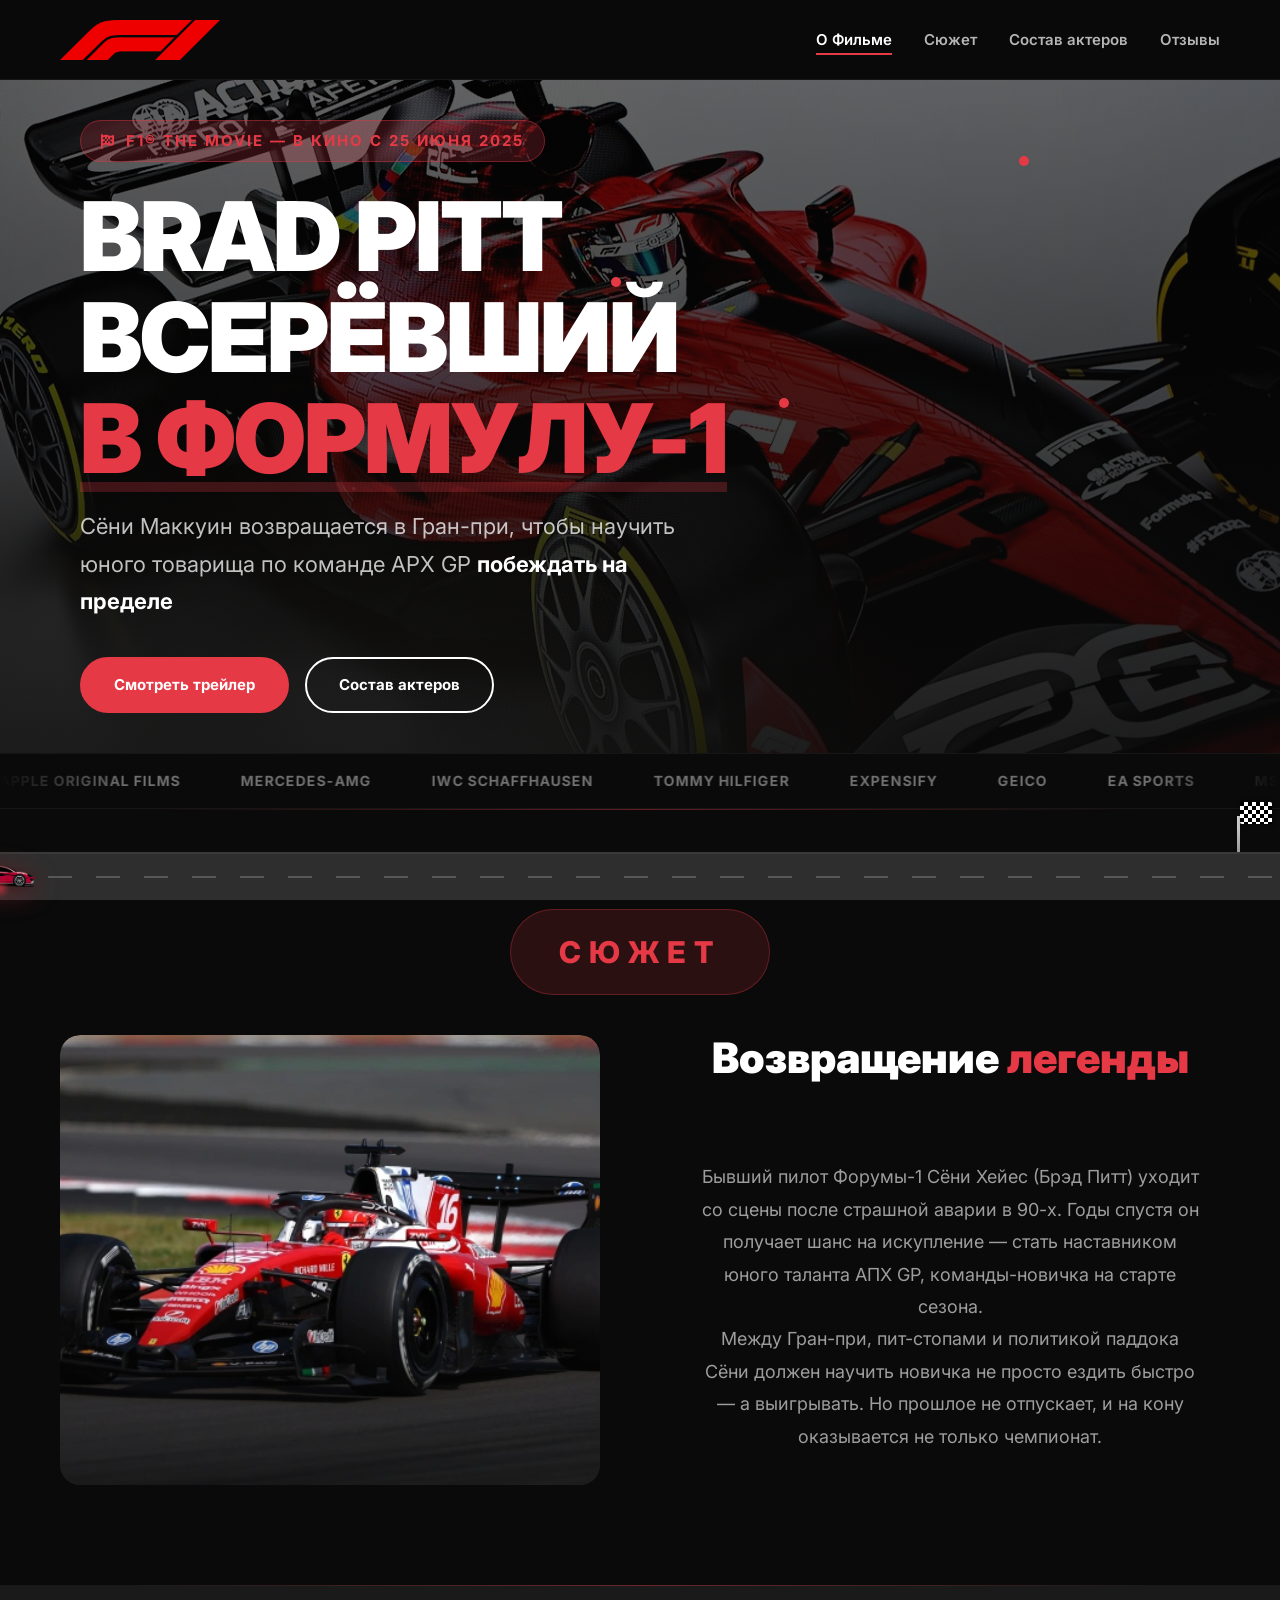
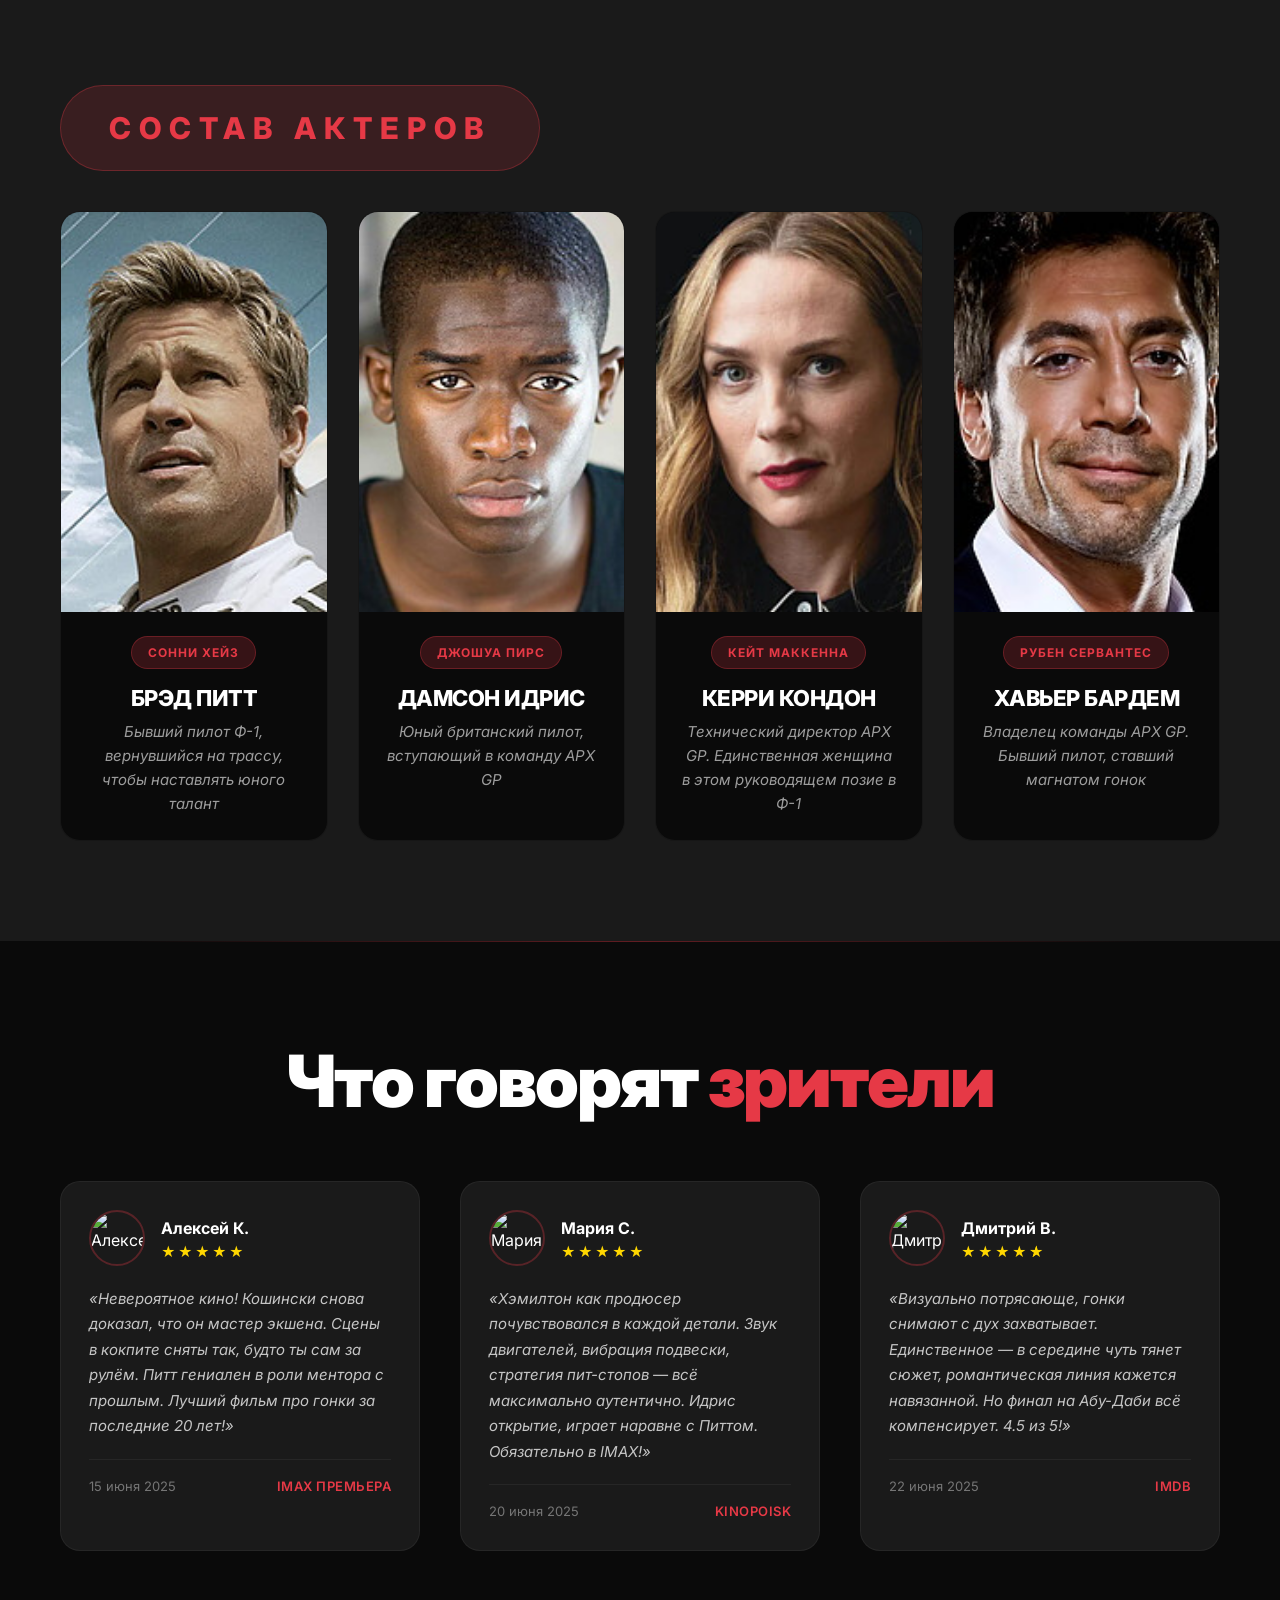
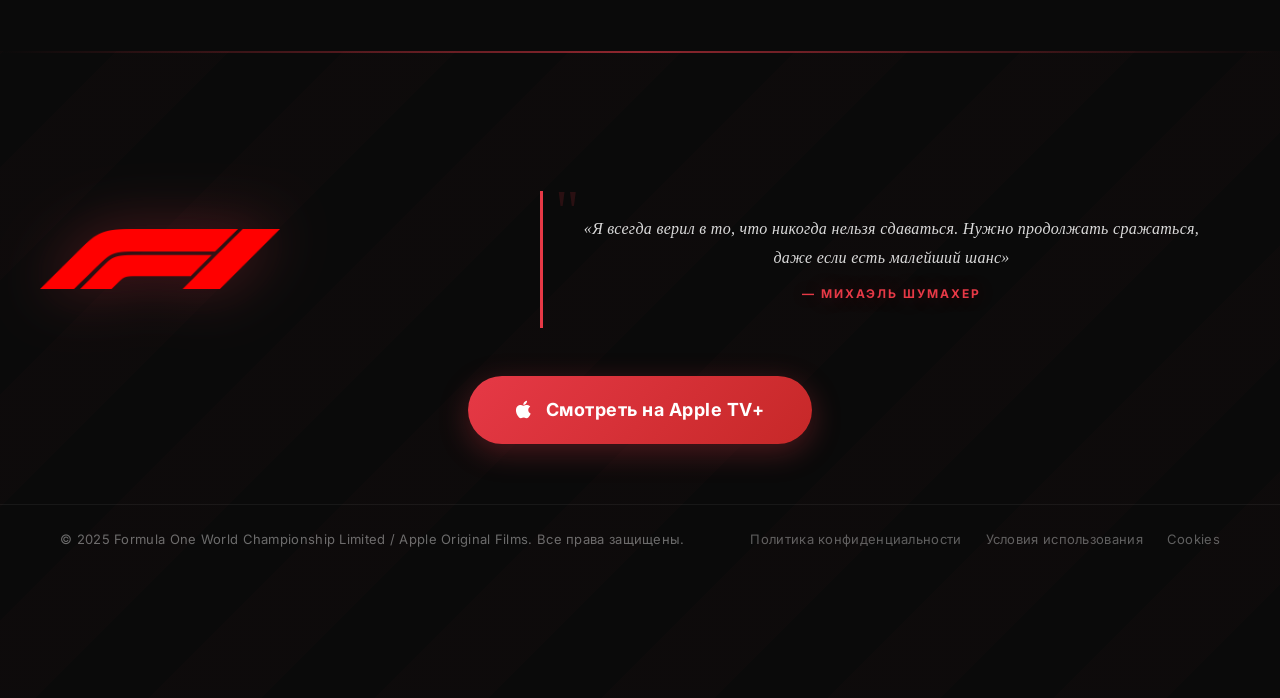
==== index.html @ 10117942 "fix: rename main to index" ====
<!DOCTYPE html>
<html lang="ru">
<head>
    <meta charset="UTF-8" />
    <meta name="viewport" content="width=device-width, initial-scale=1.0" />
    <title>F1® THE MOVIE — Официальный сайт</title>
    
    <link rel="icon" type="image/png" href="imgs/logof1.png" />
    
    <!-- Подключаем шрифты -->
    <link href="https://fonts.googleapis.com/css2?family=Inter:wght@400;600;700;800;900&display=swap" rel="stylesheet" />
    <link rel="stylesheet" href="https://cdnjs.cloudflare.com/ajax/libs/font-awesome/6.5.0/css/all.min.css" />
    
    <!-- Подключаем CSS -->
    <link rel="stylesheet" href="style.css" />
</head>
<body>

    <!-- ========================================
    ХЕДЕР (закреплен сверху)
    ======================================== -->
    <header class="header" id="header">
        <div class="container header__inner">
            
            <!-- Логотип -->
            <a href="#" class="logo">
                <img src="imgs/logof1.png" alt="F1 Logo" class="logo__img" />
            </a>

            <!-- Навигация -->
            <nav class="nav" id="nav">
                <ul class="nav__list">
                    <li><a href="#about" class="active">О Фильме</a></li>
                    <li><a href="#plot">Сюжет</a></li>
                    <li><a href="#cast">Состав актеров</a></li>
                    <li><a href="#reviews">Отзывы</a></li>
                </ul>
            </nav>

            <!-- Бургер-меню (для телефонов и планшетов) -->
            <button class="burger" id="burger" aria-label="Открыть меню">
                <span></span>
                <span></span>
                <span></span>
            </button>

        </div>
    </header>

    <!-- ========================================
    СЕКЦИЯ 1: ГЕРОЙ (Главный экран) - F1 MOVIE
    ======================================== -->
    <section class="hero" id="about">
        <div class="hero__bg">
            <img src="imgs/car2.jpg" alt="F1 Movie Car" class="hero__bg-img" />
            <div class="hero__overlay"></div>
        </div>
        
        <div class="container hero__inner">
            
            <!-- Левая часть: текст -->
            <div class="hero__content">
                <div class="hero__badge">
                    <i class="fas fa-flag-checkered"></i> F1® THE MOVIE — В кино с 25 июня 2025
                </div>

                <h1 class="hero__title">
                    BRAD PITT <br />
                    <span>ВСЕРЁВШИЙ</span> <br />
                    <span class="highlight">В ФОРМУЛУ-1</span>
                </h1>

                <p class="hero__text">
                    Сёни Маккуин возвращается в Гран-при, чтобы научить юного товарища по команде APX GP 
                    <strong>побеждать на пределе</strong>
                </p>

                <div class="hero__buttons">
                    <a href="https://tv.apple.com/us/info/f1-the-movie" class="btn btn--red" target="_blank" rel="noopener">Смотреть трейлер</a>
                    <a href="#cast" class="btn btn--outline">Состав актеров</a>
                </div>
            </div>

            <!-- Интерактивные хотспоты на машине (поверх фона) -->
            <div class="hero__hotspots">
                <div class="car-hotspot" data-part="halo" style="top: 30%; left: 48%;" data-title="Хейло (Halo)" data-desc="Титановая защитная арка над кокпитом. Выдерживает нагрузку 12 тонн — вес двух автобусов. В фильме IWC брендируется как спонсор хейло у APX GP."></div>
                <div class="car-hotspot" data-part="engine" style="top: 48%; left: 62%;" data-title="Силовая установка Mercedes" data-desc="1.6L V6 Turbo Hybrid — 1000+ л.с. ERS: MGU-K (кинетика) + MGU-H (тепло турбины). Режим QUALI даёт +50 кВт на круг."></div>
                <div class="car-hotspot" data-part="rear-wing" style="top: 12%; left: 82%;" data-title="Заднее крыло + DRS" data-desc="Двухплановое крыло с системой DRS (Drag Reduction System). При открывании верхний плашме улучшается сопротивление — +25 км/ч на прямой. Mercedes AMG — технический партнёр."></div>
            </div>

        </div>
    </section>

<!-- Спонсорская лента -->
    <section class="sponsors-ticker" aria-label="Официальные партнеры фильма F1">
        <div class="sponsors-track">
            <div class="sponsors-list" id="sponsorsList">
                <!-- Заполнится через JS -->
            </div>
        </div>
    </section>

    <!-- ========================================
    СЕКЦИЯ 2: СЮЖЕТ ФИЛЬМА
    ======================================== -->
    <section class="section section--plot" id="plot">
        <div class="container">
            <span class="plot__section-badge">СЮЖЕТ</span>
            <div class="plot__inner">
                
                <!-- Левая часть: картинка -->
                <div class="plot__image">
                    <img src="imgs/car3.png" alt="F1 Movie - Brad Pitt as Sonny Hayes" class="plot__img" />
                </div>

<!-- Правая часть: описание -->
            <div class="plot__content">
                <h2 class="section__title">Возвращение <span>легенды</span></h2>
                    
                    <div class="plot__text">
                        <p>Бывший пилот Форумы-1 Сёни Хейес (Брэд Питт) уходит со сцены после страшной аварии в 90-х. Годы спустя он получает шанс на искупление — стать наставником юного таланта АПХ GP, команды-новичка на старте сезона.</p>
                        <p>Между Гран-при, пит-стопами и политикой паддока Сёни должен научить новичка не просто ездить быстро — а выигрывать. Но прошлое не отпускает, и на кону оказывается не только чемпионат.</p>
                    </div>
                </div>
            </div>
        </div>
</section>

    <!-- ========================================
    СЕКЦИЯ 3: СОСТАВ АКТЕРОВ
    ======================================== -->
    <section class="cast" id="cast">
        <div class="container">
            <span class="cast__badge">СОСТАВ АКТЕРОВ</span>
<div class="cast__inner">
                
                <!-- Brad Pitt - Sonny Hayes -->
                <article class="cast__card">
                    <img src="imgs/pitt.jpg" alt="Брэд Питт как Сонни Хейз" class="cast__card-img" />
                    <div class="cast__card-content">
                        <span class="cast__card-role">Сонни Хейз</span>
                        <h3 class="cast__card-name">Брэд Питт</h3>
                        <p class="cast__card-character">Бывший пилот Ф-1, вернувшийся на трассу, чтобы наставлять юного талант</p>
                    </div>
                </article>

                <!-- Damson Idris - Joshua Pearce -->
                <article class="cast__card">
                    <img src="imgs/idris.jpg" alt="Дамсон Идрис как Джошуа Пирс" class="cast__card-img" />
                    <div class="cast__card-content">
                        <span class="cast__card-role">Джошуа Пирс</span>
                        <h3 class="cast__card-name">Дамсон Идрис</h3>
                        <p class="cast__card-character">Юный британский пилот, вступающий в команду APX GP</p>
                    </div>
                </article>

                <!-- Kerry Condon - Kate McKenna -->
                <article class="cast__card">
                    <img src="imgs/kondon.jpg" alt="Керри Кондон как Кейт МакКенна" class="cast__card-img" />
                    <div class="cast__card-content">
                        <span class="cast__card-role">Кейт МакКенна</span>
                        <h3 class="cast__card-name">Керри Кондон</h3>
                        <p class="cast__card-character">Технический директор APX GP. Единственная женщина в этом руководящем позие в Ф-1</p>
                    </div>
                </article>

                <!-- Javier Bardem - Ruben Cervantes -->
                <article class="cast__card">
                    <img src="imgs/bardem.jpg" alt="Хавьер Бардем как Рубен Сервантес" class="cast__card-img" />
                    <div class="cast__card-content">
                        <span class="cast__card-role">Рубен Сервантес</span>
                        <h3 class="cast__card-name">Хавьер Бардем</h3>
                        <p class="cast__card-character">Владелец команды APX GP. Бывший пилот, ставший магнатом гонок</p>
                    </div>
                </article>

</div>
        </div>
    </section>

    <!-- ========================================
    СЕКЦИЯ 5: ОТЗЫВЫ
    ======================================== -->
    <section class="section section--reviews" id="reviews">
        <div class="container">
            <div class="section__head">
                <h2 class="section__title">Что говорят <span>зрители</span></h2>
            </div>

            <div class="reviews-grid">
                <!-- Review 1 - 5 stars -->
                <article class="review-card">
                    <div class="review-card__header">
                        <div class="review-card__author">
                            <div class="review-card__avatar">
                                <img src="https://images.unsplash.com/photo-1535713875002-d1d0cf377fde?w=100&auto=format" alt="Алексей К." />
                            </div>
                            <div class="review-card__info">
                                <h4 class="review-card__name">Алексей К.</h4>
                                <div class="review-card__rating">
                                    <span class="star">★</span>
                                    <span class="star">★</span>
                                    <span class="star">★</span>
                                    <span class="star">★</span>
                                    <span class="star">★</span>
                                </div>
                            </div>
                        </div>
                    </div>
                    <p class="review-card__text">
                        «Невероятное кино! Кошински снова доказал, что он мастер экшена. Сцены в кокпите сняты так, будто ты сам за рулём. Питт гениален в роли ментора с прошлым. Лучший фильм про гонки за последние 20 лет!»
                    </p>
                    <div class="review-card__meta">
                        <span class="review-card__date">15 июня 2025</span>
                        <span class="review-card__source">IMAX Премьера</span>
                    </div>
                </article>

                <!-- Review 2 - 5 stars -->
                <article class="review-card">
                    <div class="review-card__header">
                        <div class="review-card__author">
                            <div class="review-card__avatar">
                                <img src="https://images.unsplash.com/photo-1494790108377-be9c29b29330?w=100&auto=format" alt="Мария С." />
                            </div>
                            <div class="review-card__info">
                                <h4 class="review-card__name">Мария С.</h4>
                                <div class="review-card__rating">
                                    <span class="star">★</span>
                                    <span class="star">★</span>
                                    <span class="star">★</span>
                                    <span class="star">★</span>
                                    <span class="star">★</span>
                                </div>
                            </div>
                        </div>
                    </div>
                    <p class="review-card__text">
                        «Хэмилтон как продюсер почувствовался в каждой детали. Звук двигателей, вибрация подвески, стратегия пит-стопов — всё максимально аутентично. Идрис открытие, играет наравне с Питтом. Обязательно в IMAX!»
                    </p>
                    <div class="review-card__meta">
                        <span class="review-card__date">20 июня 2025</span>
                        <span class="review-card__source">Kinopoisk</span>
                    </div>
                </article>

                <!-- Review 3 - 4.5 stars -->
                <article class="review-card">
                    <div class="review-card__header">
                        <div class="review-card__author">
                            <div class="review-card__avatar">
                                <img src="https://images.unsplash.com/photo-1507003211169-0a1dd7228f2d?w=100&auto=format" alt="Дмитрий В." />
                            </div>
                            <div class="review-card__info">
                                <h4 class="review-card__name">Дмитрий В.</h4>
                                <div class="review-card__rating">
                                    <span class="star">★</span>
                                    <span class="star">★</span>
                                    <span class="star">★</span>
                                    <span class="star">★</span>
                                    <span class="star half">★</span>
                                </div>
                            </div>
                        </div>
                    </div>
                    <p class="review-card__text">
                        «Визуально потрясающе, гонки снимают с дух захватывает. Единственное — в середине чуть тянет сюжет, романтическая линия кажется навязанной. Но финал на Абу-Даби всё компенсирует. 4.5 из 5!»
                    </p>
                    <div class="review-card__meta">
                        <span class="review-card__date">22 июня 2025</span>
                        <span class="review-card__source">IMDb</span>
                    </div>
                </article>
</div>
        </div>
    </section>

    <!-- ========================================
    ФУТЕР (F1 Style)
    ======================================== -->
    <footer class="footer" id="contact">
        <div class="container footer__inner">
            
            <!-- Верхний ряд: Логотип + Цитата -->
            <div class="footer__top-row">
                <div class="footer__brand">
                    <a href="#" class="logo logo--footer">
                        <img src="imgs/logof1.png" alt="F1 Movie" />
                    </a>
                </div>

                <blockquote class="footer__quote">
                    <p>«Я всегда верил в то, что никогда нельзя сдаваться. Нужно продолжать сражаться, даже если есть малейший шанс»</p>
                    <footer>— Михаэль Шумахер</footer>
                </blockquote>
            </div>

            <!-- Кнопка по центру -->
            <div class="footer__cta-row">
                <a href="https://www.apple.com/apple-tv-plus/" class="footer__watch-btn" target="_blank" rel="noopener">
                    <i class="fab fa-apple"></i>
                    Смотреть на Apple TV+
                </a>
            </div>

        </div>

        <!-- Копирайт -->
        <div class="footer__bottom">
            <div class="container footer__bottom-inner">
                <p class="footer__copyright">&copy; 2025 Formula One World Championship Limited / Apple Original Films. Все права защищены.</p>
                <div class="footer__legal">
                    <a href="#">Политика конфиденциальности</a>
                    <a href="#">Условия использования</a>
                    <a href="#">Cookies</a>
                </div>
            </div>
        </div>
    </footer>

    <!-- Scroll Progress Car -->
    <div class="scroll-progress" id="scrollProgress" aria-hidden="true">
        <div class="scroll-progress__track"></div>
        <div class="scroll-progress__flag">
            <div class="scroll-progress__flag-pole"></div>
            <div class="scroll-progress__flag-banner"></div>
        </div>
        <div class="scroll-progress__car" id="scrollProgressCar">
            <img src="imgs/bottomcar.png" alt="F1 Car" class="scroll-progress__car-img" />
        </div>
    </div>

    <!-- ========================================
    ПОДКЛЮЧАЕМ JAVASCRIPT
    ======================================== -->
    <script src="base.js"></script>

</body>
</html>
---- style.css ----
/* ========================================
   БАЗОВЫЕ НАСТРОЙКИ
   ======================================== */

/* Сброс стилей */
* {
    margin: 0;
    padding: 0;
    box-sizing: border-box;
}

/* Переменные */
:root {
    --black: #0a0a0a;
    --dark: #1a1a1a;
    --red: #e63946;
    --red-dark: #c62828;
    --white: #ffffff;
    --gray: #888888;
    --font: 'Inter', sans-serif;
}

/* Глобальные настройки */
html {
    scroll-behavior: smooth;
}

body {
    font-family: var(--font);
    background: var(--black);
    color: var(--white);
    padding-top: 80px;
    line-height: 1.6;
}

.container {
    max-width: 1200px;
    margin: 0 auto;
    padding: 0 20px;
}

img {
    max-width: 100%;
    display: block;
}

a {
    text-decoration: none;
    color: inherit;
}

ul {
    list-style: none;
}

/* ========================================
   УТИЛИТЫ
   ======================================== */

.tag {
    display: inline-block;
    font-size: 12px;
    font-weight: 700;
    letter-spacing: 2px;
    text-transform: uppercase;
    color: var(--red);
    margin-bottom: 12px;
}

.section__title {
    font-size: 42px;
    font-weight: 900;
    line-height: 1.1;
}

.section__title span {
    color: var(--red);
}

.text-lg {
    color: rgba(255, 255, 255, 0.6);
    font-size: 18px;
    line-height: 1.8;
    margin: 20px 0 30px;
}

.img-round {
    border-radius: 20px;
    height: 450px;
    object-fit: cover;
    width: 100%;
}

/* ========================================
   КНОПКИ
   ======================================== */

.btn {
    display: inline-flex;
    align-items: center;
    gap: 10px;
    padding: 14px 32px;
    border-radius: 50px;
    font-weight: 700;
    font-size: 15px;
    border: 2px solid transparent;
    cursor: pointer;
    transition: 0.3s ease;
}

.btn--red {
    background: var(--red);
    color: var(--white);
    border-color: var(--red);
}

.btn--red:hover {
    background: var(--red-dark);
    border-color: var(--red-dark);
    transform: translateY(-2px);
    box-shadow: 0 10px 30px rgba(230, 57, 70, 0.3);
}

.btn--outline {
    background: transparent;
    color: var(--white);
    border-color: var(--white);
}

.btn--outline:hover {
    background: var(--white);
    color: var(--black);
    transform: translateY(-2px);
}

.btn--black {
    background: var(--black);
    color: var(--white);
    border-color: var(--black);
}

.btn--black:hover {
    background: transparent;
    border-color: var(--black);
    color: var(--black);
    box-shadow: none;
}

.btn--lg {
    padding: 18px 48px;
    font-size: 18px;
}

/* ========================================
   ХЕДЕР
   ======================================== */

.header {
    position: fixed;
    top: 0;
    left: 0;
    width: 100%;
    height: 80px;
    z-index: 1000;
    background: rgba(10, 10, 10, 0.85);
    backdrop-filter: blur(12px);
    border-bottom: 1px solid rgba(255, 255, 255, 0.05);
    transition: 0.3s ease;
}

.header.scrolled {
    background: rgba(10, 10, 10, 0.98);
    box-shadow: 0 4px 30px rgba(0, 0, 0, 0.5);
}

.header__inner {
    display: flex;
    align-items: center;
    justify-content: space-between;
    height: 100%;
}

.logo {
    display: flex;
    align-items: center;
    gap: 10px;
}

.logo img {
    height: 40px;
    width: auto;
}

.nav__list {
    display: flex;
    gap: 32px;
}

.nav__list a {
    font-size: 15px;
    font-weight: 600;
    color: rgba(255, 255, 255, 0.7);
    transition: 0.3s ease;
    position: relative;
    padding: 4px 0;
}

.nav__list a::after {
    content: '';
    position: absolute;
    bottom: -2px;
    left: 0;
    width: 0;
    height: 2px;
    background: var(--red);
    transition: 0.3s ease;
}

.nav__list a:hover,
.nav__list a.active {
    color: var(--white);
}

.nav__list a:hover::after,
.nav__list a.active::after {
    width: 100%;
}

.header__btn {
    padding: 10px 20px;
    font-size: 14px;
}

/* ========================================
   БУРГЕР (исправлено!)
   ======================================== */

.burger {
    display: none;
    flex-direction: column;
    gap: 5px;
    background: none;
    border: none;
    cursor: pointer;
    padding: 5px;
    z-index: 1001;
}

.burger span {
    display: block;
    width: 28px;
    height: 2px;
    background: var(--white);
    border-radius: 2px;
    transition: 0.3s ease;
}

/* ========================================
   HERO — F1 MOVIE STYLE (Fullscreen Car)
   ======================================== */

.hero {
    min-height: 55vh;
    position: relative;
    overflow: hidden;
}

.hero__bg {
    position: absolute;
    inset: 0;
    z-index: 0;
}

.hero__bg img {
    width: 100%;
    height: 100%;
    object-fit: cover;
    filter: brightness(0.55) contrast(1.1);
}

.hero__bg::after {
    content: '';
    position: absolute;
    inset: 0;
    background: linear-gradient(180deg, rgba(10,10,10,0.3) 0%, rgba(10,10,10,0.85) 100%);
    pointer-events: none;
}

.hero__content {
    position: relative;
    z-index: 2;
    max-width: 800px;
    padding: 40px 20px;
    display: flex;
    flex-direction: column;
    justify-content: center;
    min-height: 55vh;
}

.hero__inner {
    display: flex;
    justify-content: flex-start;
    align-items: center;
    position: relative;
    z-index: 1;
    min-height: 55vh;
}

.hero__badge {
    display: inline-flex;
    align-items: center;
    gap: 10px;
    background: rgba(230, 57, 70, 0.2);
    border: 1px solid rgba(230, 57, 70, 0.4);
    padding: 8px 20px;
    border-radius: 50px;
    font-size: 15px;
    font-weight: 700;
    letter-spacing: 2px;
    text-transform: uppercase;
    color: var(--red);
    margin-bottom: 24px;
    width: fit-content;
}

.hero__badge i {
    animation: pulse 2s ease-in-out infinite;
}

@keyframes pulse {
    0%, 100% { opacity: 1; }
    50% { opacity: 0.5; }
}

.hero__title {
    font-size: clamp(48px, 8vw, 96px);
    font-weight: 900;
    line-height: 1.05;
    text-transform: uppercase;
    margin-bottom: 20px;
    letter-spacing: -2px;
}

.hero__title .highlight {
    color: var(--red);
    position: relative;
}

.hero__title .highlight::after {
    content: '';
    position: absolute;
    bottom: 4px;
    left: 0;
    width: 100%;
    height: 10px;
    background: var(--red);
    opacity: 0.25;
    z-index: -1;
}

.hero__text {
    font-size: clamp(18px, 2.5vw, 22px);
    color: rgba(255, 255, 255, 0.75);
    line-height: 1.7;
    margin-bottom: 36px;
    max-width: 600px;
}

.hero__text strong {
    color: var(--white);
    font-weight: 700;
}

.hero__buttons {
    display: flex;
    gap: 16px;
    flex-wrap: wrap;
}

.car-hotspot {
    position: absolute;
    width: 40px;
    height: 40px;
    transform: translate(-50%, -50%);
    cursor: pointer;
    z-index: 10;
}

.car-hotspot::before {
    content: '';
    position: absolute;
    top: 50%;
    left: 50%;
    width: 10px;
    height: 10px;
    background: var(--red);
    border-radius: 50%;
    transform: translate(-50%, -50%);
    animation: hotspot-pulse 2s ease-out infinite;
    box-shadow: 0 0 0 0 rgba(230, 57, 70, 0.6);
}

@keyframes hotspot-pulse {
    0% {
        transform: translate(-50%, -50%) scale(1);
        box-shadow: 0 0 0 0 rgba(230, 57, 70, 0.6);
    }
    70% {
        transform: translate(-50%, -50%) scale(2.5);
        box-shadow: 0 0 0 15px rgba(230, 57, 70, 0);
    }
    100% {
        transform: translate(-50%, -50%) scale(1);
        box-shadow: 0 0 0 0 rgba(230, 57, 70, 0);
    }
}

.car-hotspot:hover::before {
    animation: none;
    transform: translate(-50%, -50%) scale(1.5);
    box-shadow: 0 0 20px rgba(230, 57, 70, 0.8);
}

/* Hero content hover state */
.hero__content--hovered .hero__title {
    font-size: clamp(36px, 6vw, 64px);
    line-height: 1.15;
}

.hero__content--hovered .hero__title .highlight {
    color: var(--red);
}

.hero__content--hovered .hero__title .highlight::after {
    display: block;
    opacity: 0.25;
}

.hero__content--hovered .hero__text {
    font-size: clamp(16px, 2vw, 20px);
    color: rgba(255, 255, 255, 0.85);
    max-width: 700px;
    margin-bottom: 0;
}

/* ========================================
   SPONSORS TICKER
   ======================================== */

.sponsors-ticker {
    position: relative;
    overflow: hidden;
    background: var(--black);
    border-top: 1px solid rgba(255, 255, 255, 0.05);
    border-bottom: 1px solid rgba(255, 255, 255, 0.05);
    padding: 16px 0;
}

.sponsors-track {
    overflow: hidden;
    mask-image: linear-gradient(90deg, transparent, white 10%, white 90%, transparent);
    -webkit-mask-image: linear-gradient(90deg, transparent, white 10%, white 90%, transparent);
}

.sponsors-list {
    display: flex;
    gap: 60px;
    align-items: center;
    white-space: nowrap;
    animation: scroll-sponsors 30s linear infinite;
    will-change: transform;
}

.sponsors-track:hover .sponsors-list {
    animation-play-state: paused;
}

@keyframes scroll-sponsors {
    0% { transform: translateX(0); }
    100% { transform: translateX(-50%); }
}

.sponsor-item {
    display: flex;
    align-items: center;
    gap: 8px;
    flex-shrink: 0;
    opacity: 0.6;
    transition: all 0.3s ease;
    filter: grayscale(100%) brightness(1.5);
}

.sponsor-item:hover {
    opacity: 1;
    filter: grayscale(0%) brightness(1);
    transform: scale(1.1);
}

.sponsor-item img {
    height: 36px;
    width: auto;
    object-fit: contain;
}

.sponsor-item span {
    font-size: 14px;
    font-weight: 700;
    letter-spacing: 1px;
    text-transform: uppercase;
    color: rgba(255, 255, 255, 0.7);
}

.sponsor-item:hover span {
    color: var(--white);
}

/* ========================================
   PLOT SECTION (Сюжет)
   ======================================== */

.section--plot {
    padding: 100px 0;
    background: var(--black);
    position: relative;
    overflow: hidden;
    text-align: center;
}

.section--plot::before {
    content: '';
    position: absolute;
    top: 0;
    left: 50%;
    transform: translateX(-50%);
    width: 80%;
    height: 1px;
    background: linear-gradient(90deg, transparent, rgba(230, 57, 70, 0.4), transparent);
}

.plot__section-badge {
    display: inline-flex;
    align-items: center;
    gap: 10px;
    background: rgba(230, 57, 70, 0.15);
    border: 1px solid rgba(230, 57, 70, 0.3);
    padding: 18px 48px;
    border-radius: 50px;
    font-size: 30px;
    font-weight: 800;
    letter-spacing: 8px;
    text-transform: uppercase;
    color: var(--red);
margin: 0 auto 40px;
}

.plot__inner {
    display: grid;
    grid-template-columns: 1fr 1fr;
    gap: 80px;
    align-items: stretch;
}

.plot__content {
    position: relative;
    display: flex;
    flex-direction: column;
    justify-content: space-between;
    height: 100%;
}

.plot__title {
    font-size: clamp(36px, 5vw, 52px);
    font-weight: 900;
    line-height: 1.15;
    text-transform: uppercase;
    margin-bottom: 0;
    letter-spacing: -1px;
    text-align: center;
}

.plot__image {
    position: relative;
    border-radius: 20px;
    overflow: hidden;
}

.plot__image img {
    width: 100%;
    height: 450px;
    object-fit: cover;
    border-radius: 20px;
    transition: transform 0.6s ease;
}

.plot__image:hover img {
    transform: scale(1.02);
}

.plot__image::before {
    content: '';
    position: absolute;
    inset: 0;
    background: linear-gradient(180deg, rgba(10,10,10,0) 50%, rgba(10,10,10,0.6) 100%);
    pointer-events: none;
    border-radius: 20px;
}

.plot__content {
    position: relative;
}

.plot__title {
    font-size: clamp(36px, 5vw, 52px);
    font-weight: 900;
    line-height: 1.15;
    text-transform: uppercase;
    margin-bottom: 24px;
    letter-spacing: -1px;
    text-align: center;
}

.plot__title .highlight {
    color: var(--red);
    position: relative;
}

.plot__title .highlight::after {
    content: '';
    position: absolute;
    bottom: 4px;
    left: 0;
    width: 100%;
    height: 8px;
    background: var(--red);
    opacity: 0.25;
    z-index: -1;
}

.plot__text {
    font-size: 20px;
    color: rgba(255, 255, 255, 0.7);
    line-height: 1.9;
    margin-bottom: 0;
    max-width: 600px;
    margin-left: auto;
    margin-right: auto;
    text-align: center;
}

.plot__text strong {
    color: var(--white);
    font-weight: 700;
}

/* Mobile */
@media (max-width: 992px) {
    .plot__inner {
        grid-template-columns: 1fr;
        gap: 50px;
    }
    
    .plot__image img {
        height: 350px;
    }
}

@media (max-width: 768px) {
    .section--plot {
        padding: 60px 0;
    }
    
    .plot__image img {
        height: 280px;
    }
}

.plot::before {
    content: '';
    position: absolute;
    top: 0;
    left: 50%;
    transform: translateX(-50%);
    width: 80%;
    height: 1px;
    background: linear-gradient(90deg, transparent, rgba(230, 57, 70, 0.4), transparent);
}

.plot__inner {
    display: grid;
    grid-template-columns: 1fr 1fr;
    gap: 80px;
    align-items: center;
}

.plot__image {
    position: relative;
    border-radius: 20px;
    overflow: hidden;
}

.plot__image img {
    width: 100%;
    height: 450px;
    object-fit: cover;
    border-radius: 20px;
    transition: transform 0.6s ease;
}

.plot__image:hover img {
    transform: scale(1.02);
}

.plot__image::before {
    content: '';
    position: absolute;
    inset: 0;
    background: linear-gradient(180deg, rgba(10,10,10,0) 50%, rgba(10,10,10,0.6) 100%);
    pointer-events: none;
    border-radius: 20px;
}

.plot__content {
    position: relative;
    display: flex;
    flex-direction: column;
    align-items: center;
    text-align: center;
}

.plot__title {
    font-size: clamp(36px, 5vw, 52px);
    font-weight: 900;
    line-height: 1.15;
    text-transform: uppercase;
    margin-bottom: 24px;
    letter-spacing: -1px;
}

.plot__title .highlight {
    color: var(--red);
    position: relative;
}

.plot__title .highlight::after {
    content: '';
    position: absolute;
    bottom: 4px;
    left: 0;
    width: 100%;
    height: 8px;
    background: var(--red);
    opacity: 0.25;
    z-index: -1;
}

.plot__text {
    font-size: 18px;
    color: rgba(255, 255, 255, 0.6);
    line-height: 1.8;
    margin-bottom: 32px;
    max-width: 500px;
}

.plot__text strong {
    color: var(--white);
    font-weight: 700;
}

.plot__points {
    display: flex;
    flex-direction: column;
    gap: 16px;
    margin-bottom: 32px;
}

.plot__point {
    display: flex;
    align-items: flex-start;
    gap: 16px;
    padding: 16px 20px;
    background: rgba(255, 255, 255, 0.03);
    border: 1px solid rgba(255, 255, 255, 0.05);
    border-radius: 12px;
    transition: all 0.3s ease;
}

.plot__point:hover {
    border-color: rgba(230, 57, 70, 0.4);
    background: rgba(230, 57, 70, 0.05);
    transform: translateX(8px);
}

.plot__point-num {
    flex-shrink: 0;
    width: 36px;
    height: 36px;
    background: linear-gradient(135deg, var(--red), var(--red-dark));
    border-radius: 50%;
    display: flex;
    align-items: center;
    justify-content: center;
    font-size: 14px;
    font-weight: 800;
    color: var(--white);
}

.plot__point-text {
    color: rgba(255, 255, 255, 0.85);
    font-size: 15px;
    line-height: 1.6;
}

.plot__image {
    position: relative;
    border-radius: 20px;
    overflow: hidden;
}

.plot__image img {
    width: 100%;
    height: 450px;
    object-fit: cover;
    border-radius: 20px;
    transition: transform 0.6s ease;
}

.plot__image:hover img {
    transform: scale(1.02);
}

.plot__image::before {
    content: '';
    position: absolute;
    inset: 0;
    background: linear-gradient(180deg, rgba(10,10,10,0) 50%, rgba(10,10,10,0.6) 100%);
    pointer-events: none;
    border-radius: 20px;
}

/* Mobile */
@media (max-width: 992px) {
    .plot__inner {
        grid-template-columns: 1fr;
        gap: 50px;
    }
    
    .plot__image img {
        height: 350px;
    }
}

@media (max-width: 768px) {
    .plot {
        padding: 60px 0;
    }
    
    .plot__image img {
        height: 280px;
    }
}

/* ========================================
   CAST SECTION (Состав актеров)
   ======================================== */

.cast {
    padding: 100px 0;
    background: var(--dark);
    position: relative;
}

.cast::before {
    content: '';
    position: absolute;
    top: 0;
    left: 50%;
    transform: translateX(-50%);
    width: 80%;
    height: 1px;
    background: linear-gradient(90deg, transparent, rgba(230, 57, 70, 0.4), transparent);
}

.cast__badge {
    display: inline-flex;
    align-items: center;
    gap: 10px;
    background: rgba(230, 57, 70, 0.15);
    border: 1px solid rgba(230, 57, 70, 0.3);
    padding: 18px 48px;
    border-radius: 50px;
    font-size: 30px;
    font-weight: 800;
    letter-spacing: 8px;
    text-transform: uppercase;
    color: var(--red);
    margin: 0 auto 40px;
    width: fit-content;
}

.cast__inner {
    display: grid;
    grid-template-columns: repeat(4, 1fr);
    gap: 30px;
}

.cast__card {
    position: relative;
    border-radius: 20px;
    overflow: hidden;
    background: var(--black);
    border: 1px solid rgba(255, 255, 255, 0.05);
    transition: all 0.4s ease;
}

.cast__card:hover {
    transform: translateY(-10px);
    border-color: rgba(230, 57, 70, 0.4);
    box-shadow: 0 30px 60px rgba(0, 0, 0, 0.5);
}

.cast__card-img {
    width: 100%;
    height: 400px;
    object-fit: cover;
    transition: transform 0.6s ease;
}

.cast__card:hover .cast__card-img {
    transform: scale(1.05);
}

.cast__card-content {
    padding: 24px;
    text-align: center;
}

.cast__card-role {
    display: inline-block;
    background: rgba(230, 57, 70, 0.2);
    border: 1px solid rgba(230, 57, 70, 0.3);
    padding: 6px 16px;
    border-radius: 50px;
    font-size: 12px;
    font-weight: 700;
    letter-spacing: 1px;
    text-transform: uppercase;
    color: var(--red);
    margin-bottom: 12px;
}

.cast__card-name {
    font-size: 22px;
    font-weight: 800;
    text-transform: uppercase;
    letter-spacing: -0.5px;
    margin-bottom: 4px;
    color: var(--white);
}

.cast__card-character {
    font-size: 15px;
    color: rgba(255, 255, 255, 0.6);
    font-style: italic;
}

/* Mobile */
@media (max-width: 992px) {
    .cast__inner {
        grid-template-columns: repeat(2, 1fr);
    }
}

@media (max-width: 768px) {
    .cast {
        padding: 60px 0;
    }
    
    .cast__inner {
        grid-template-columns: 1fr;
        max-width: 300px;
        margin: 0 auto;
    }
    
    .cast__card-img {
        height: 350px;
    }
}

/* ========================================
   REVIEWS SECTION (Отзывы)
   ======================================== */

.section--reviews {
    padding: 100px 0;
    background: var(--black);
    position: relative;
}

.section--reviews::before {
    content: '';
    position: absolute;
    top: 0;
    left: 50%;
    transform: translateX(-50%);
    width: 80%;
    height: 1px;
    background: linear-gradient(90deg, transparent, rgba(230, 57, 70, 0.4), transparent);
}

.section--reviews .section__head {
    margin-bottom: 60px;
    text-align: center;
}

.section--reviews .section__title {
    font-size: clamp(48px, 6vw, 72px);
    font-weight: 900;
    line-height: 1.1;
    letter-spacing: -2px;
}

.reviews-grid {
    display: grid;
    grid-template-columns: repeat(3, 1fr);
    gap: 40px;
}

.review-card {
    background: var(--dark);
    border: 1px solid rgba(255, 255, 255, 0.05);
    border-radius: 20px;
    padding: 28px;
    transition: all 0.4s ease;
    position: relative;
    overflow: hidden;
}

.review-card::before {
    content: '';
    position: absolute;
    top: 0;
    left: 0;
    width: 100%;
    height: 4px;
    background: linear-gradient(90deg, var(--red), #ff6b6b);
    transform: scaleX(0);
    transform-origin: left;
    transition: transform 0.4s ease;
}

.review-card:hover {
    transform: translateY(-8px);
    border-color: rgba(230, 57, 70, 0.4);
    box-shadow: 0 30px 60px rgba(0, 0, 0, 0.5);
}

.review-card:hover::before {
    transform: scaleX(1);
}

.review-card__header {
    margin-bottom: 20px;
}

.review-card__author {
    display: flex;
    align-items: center;
    gap: 16px;
    margin-bottom: 12px;
}

.review-card__avatar {
    width: 56px;
    height: 56px;
    border-radius: 50%;
    overflow: hidden;
    border: 2px solid rgba(230, 57, 70, 0.3);
    flex-shrink: 0;
}

.review-card__avatar img {
    width: 100%;
    height: 100%;
    object-fit: cover;
}

.review-card__info {
    display: flex;
    flex-direction: column;
    gap: 4px;
}

.review-card__name {
    font-size: 16px;
    font-weight: 700;
    color: var(--white);
}

.review-card__rating {
    display: flex;
    gap: 2px;
}

.review-card__rating .star {
    color: #ffd700;
    font-size: 14px;
    line-height: 1;
}

.review-card__rating .star.half {
    position: relative;
}

.review-card__rating .star.half::after {
    content: '★';
    position: absolute;
    left: 0;
    width: 50%;
    overflow: hidden;
    color: #ffd700;
}

.review-card__text {
    font-size: 15px;
    line-height: 1.7;
    color: rgba(255, 255, 255, 0.75);
    margin-bottom: 20px;
    font-style: italic;
}

.review-card__meta {
    display: flex;
    justify-content: space-between;
    padding-top: 16px;
    border-top: 1px solid rgba(255, 255, 255, 0.05);
    font-size: 13px;
    color: rgba(255, 255, 255, 0.4);
}

.review-card__source {
    color: var(--red);
    font-weight: 600;
    text-transform: uppercase;
    letter-spacing: 0.5px;
}

/* Mobile */
@media (max-width: 992px) {
    .reviews-grid {
        grid-template-columns: repeat(2, 1fr);
    }
}

@media (max-width: 768px) {
    .section--reviews {
        padding: 60px 0;
    }
    
    .reviews-grid {
        grid-template-columns: 1fr;
        max-width: 400px;
        margin: 0 auto;
    }
}

/* ========================================
   FOOTER (F1 Style)
   ======================================== */

.footer {
    background: var(--black);
    padding: 80px 0 124px;
    position: relative;
    overflow: hidden;
}

/* Red gradient glow at top */
.footer::before {
    content: '';
    position: absolute;
    top: 0;
    left: 0;
    width: 100%;
    height: 2px;
    background: linear-gradient(90deg, transparent, var(--red), transparent);
    opacity: 0.6;
}

/* Subtle diagonal racing stripes */
.footer::after {
    content: '';
    position: absolute;
    inset: 0;
    background: repeating-linear-gradient(
        -45deg,
        transparent,
        transparent 80px,
        rgba(230, 57, 70, 0.015) 80px,
        rgba(230, 57, 70, 0.015) 160px
    );
    pointer-events: none;
}

.footer__inner {
    padding: 60px 0 60px;
    display: flex;
    flex-direction: column;
    gap: 48px;
    position: relative;
    z-index: 1;
}

.footer__top-row {
    display: flex;
    align-items: center;
    justify-content: space-between;
    gap: 40px;
    flex-wrap: wrap;
}

.footer__cta-row {
    display: flex;
    justify-content: center;
}

.footer__brand {
    flex-shrink: 0;
}

.footer__brand .logo--footer img {
    height: 60px;
    width: auto;
    filter: drop-shadow(0 0 30px rgba(230, 57, 70, 0.3)) brightness(1.1);
    transition: filter 0.4s ease;
}

.footer__brand .logo--footer:hover img {
    filter: drop-shadow(0 0 40px rgba(230, 57, 70, 0.5)) brightness(1.2);
}

.footer__quote {
    margin: 0;
    padding: 24px 36px;
    border-left: 3px solid var(--red);
    border-radius: 0 16px 16px 0;
    min-width: 400px;
    max-width: 700px;
    text-align: center;
    position: relative;
}

.footer__quote::after {
    content: '"';
    position: absolute;
    top: -10px;
    left: 12px;
    font-size: 60px;
    line-height: 1;
    color: rgba(230, 57, 70, 0.15);
    font-family: Georgia, serif;
    pointer-events: none;
}

.footer__quote p {
    font-size: 16px;
    line-height: 1.8;
    color: rgba(255, 255, 255, 0.85);
    font-style: italic;
    margin: 0 0 12px;
    font-family: Georgia, 'Times New Roman', serif;
    letter-spacing: 0.3px;
}

.footer__quote footer {
    font-size: 12px;
    font-weight: 700;
    color: var(--red);
    text-transform: uppercase;
    letter-spacing: 2px;
    text-shadow: 0 0 20px rgba(230, 57, 70, 0.3);
}

.footer__watch-btn {
    display: inline-flex;
    align-items: center;
    gap: 14px;
    padding: 20px 48px;
    font-size: 18px;
    font-weight: 700;
    background: linear-gradient(135deg, var(--red), var(--red-dark));
    color: var(--white);
    border: none;
    border-radius: 50px;
    transition: all 0.4s ease;
    box-shadow: 0 8px 30px rgba(230, 57, 70, 0.3);
    text-decoration: none;
    letter-spacing: 0.5px;
    position: relative;
    overflow: hidden;
}

.footer__watch-btn::before {
    content: '';
    position: absolute;
    top: 0;
    left: -100%;
    width: 100%;
    height: 100%;
    background: linear-gradient(90deg, transparent, rgba(255, 255, 255, 0.15), transparent);
    transition: left 0.5s ease;
}

.footer__watch-btn:hover {
    transform: translateY(-3px);
    box-shadow: 0 15px 40px rgba(230, 57, 70, 0.5);
}

.footer__watch-btn:hover::before {
    left: 100%;
}

.footer__watch-btn i {
    font-size: 20px;
}

/* Copyright bottom */
.footer__bottom {
    border-top: 1px solid rgba(255, 255, 255, 0.06);
    padding: 24px 0;
    position: relative;
    z-index: 1;
}

.footer__bottom-inner {
    display: flex;
    align-items: center;
    justify-content: space-between;
    gap: 20px;
    flex-wrap: wrap;
}

.footer__copyright {
    font-size: 13px;
    color: rgba(255, 255, 255, 0.4);
    margin: 0;
    letter-spacing: 0.3px;
}

.footer__legal {
    display: flex;
    gap: 24px;
    flex-wrap: wrap;
}

.footer__legal a {
    font-size: 13px;
    color: rgba(255, 255, 255, 0.35);
    text-decoration: none;
    transition: color 0.3s ease;
    letter-spacing: 0.3px;
}

.footer__legal a:hover {
    color: var(--red);
}

/* Mobile */
@media (max-width: 992px) {
    .footer__top-row {
        flex-direction: column;
        text-align: center;
        gap: 32px;
    }
    
    .footer__quote {
        min-width: 0;
        max-width: 500px;
        border-left: none;
        border-top: 3px solid var(--red);
        border-radius: 0;
        padding: 24px;
    }

    .footer__quote::after {
        display: none;
    }
}

@media (max-width: 768px) {
    .footer {
        padding: 60px 0 96px;
    }
    
    .footer__inner {
        padding: 40px 0 50px;
        gap: 36px;
    }

    .footer__watch-btn {
        padding: 16px 36px;
        font-size: 16px;
    }

    .footer__bottom-inner {
        flex-direction: column;
        text-align: center;
    }
    
    .footer__legal {
        justify-content: center;
        gap: 16px;
    }
}

/* ========================================
   SCROLL PROGRESS CAR
   ======================================== */

.scroll-progress {
    position: fixed;
    bottom: 0;
    left: 0;
    width: 100%;
    height: 120px;
    pointer-events: none;
    z-index: 1000;
}

/* Road surface */
.scroll-progress__track {
    position: absolute;
    bottom: 0;
    left: 0;
    width: 100%;
    height: 48px;
    background: #2e2e2e;
    border-top: 2px solid rgba(255, 255, 255, 0.06);
    overflow: hidden;
}

/* Lane markings (white dashed center line) */
.scroll-progress__track::before {
    content: '';
    position: absolute;
    top: 50%;
    left: 0;
    width: 100%;
    height: 2px;
    background: repeating-linear-gradient(
        90deg,
        rgba(255, 255, 255, 0.2) 0px,
        rgba(255, 255, 255, 0.2) 24px,
        transparent 24px,
        transparent 48px
    );
    transform: translateY(-50%);
}

/* Red progress line on road */
.scroll-progress__track::after {
    content: '';
    position: absolute;
    top: 50%;
    left: 0;
    height: 4px;
    width: var(--progress-width, 0%);
    background: linear-gradient(90deg, var(--red), #ff6b6b);
    transform: translateY(-50%);
    transition: width 0.1s linear;
    z-index: 2;
    border-radius: 2px;
}

/* Checkered flag at finish line */
.scroll-progress__flag {
    position: absolute;
    right: 40px;
    bottom: 48px;
    z-index: 5;
    pointer-events: auto;
    cursor: pointer;
}

.scroll-progress__flag-pole {
    width: 3px;
    height: 36px;
    background: linear-gradient(to top, #999, #ddd);
    margin: 0 auto;
}

.scroll-progress__flag-banner {
    position: absolute;
    bottom: 28px;
    left: 3px;
    width: 32px;
    height: 22px;
    background-color: #fff;
    background-image: url("data:image/svg+xml,%3Csvg xmlns='http://www.w3.org/2000/svg' width='8' height='8'%3E%3Crect width='4' height='4' fill='%23000'/%3E%3Crect x='4' y='4' width='4' height='4' fill='%23000'/%3E%3C/svg%3E");
    background-size: 8px 8px;
    border-radius: 2px;
    box-shadow: 1px 1px 4px rgba(0,0,0,0.4);
}

/* Car centered vertically on the road */
.scroll-progress__car {
    position: absolute;
    bottom: 4px;
    left: 0;
    width: 70px;
    height: 40px;
    transform: translateX(-50%);
    z-index: 10;
    filter: drop-shadow(0 4px 12px rgba(230, 57, 70, 0.4));
    will-change: left;
}

.scroll-progress__car-img {
    width: 100%;
    height: 100%;
    object-fit: contain;
    filter: drop-shadow(0 2px 8px rgba(0, 0, 0, 0.5));
}

/* Car exhaust glow */
.scroll-progress__car::after {
    content: '';
    position: absolute;
    bottom: -2px;
    left: 50%;
    width: 20px;
    height: 20px;
    background: radial-gradient(circle, rgba(230, 57, 70, 0.6) 0%, transparent 70%);
    border-radius: 50%;
    transform: translateX(-50%);
    animation: exhaust 0.3s ease-in-out infinite alternate;
    pointer-events: none;
}

@keyframes exhaust {
    0% {
        opacity: 0.4;
        transform: translateX(-50%) scale(0.8);
    }
    100% {
        opacity: 0.8;
        transform: translateX(-50%) scale(1.2);
    }
}

/* Mobile adjustments */
@media (max-width: 768px) {
    .scroll-progress {
        height: 90px;
    }
    
    .scroll-progress__track {
        height: 38px;
    }
    
    .scroll-progress__car {
        width: 55px;
        height: 32px;
        bottom: 3px;
    }

    .scroll-progress__flag {
        right: 30px;
        bottom: 38px;
    }

    .scroll-progress__flag-pole {
        height: 28px;
    }

    .scroll-progress__flag-banner {
        width: 26px;
        height: 18px;
        bottom: 22px;
        background-size: 6px 6px;
    }
}

@media (max-width: 480px) {
    .scroll-progress {
        height: 72px;
    }
    
    .scroll-progress__car {
        width: 45px;
        height: 26px;
        bottom: 2px;
    }

    .scroll-progress__track {
        height: 30px;
    }

    .scroll-progress__flag {
        right: 20px;
        bottom: 30px;
    }

    .scroll-progress__flag-pole {
        height: 22px;
    }

    .scroll-progress__flag-banner {
        width: 20px;
        height: 14px;
        bottom: 18px;
        background-size: 5px 5px;
    }
}
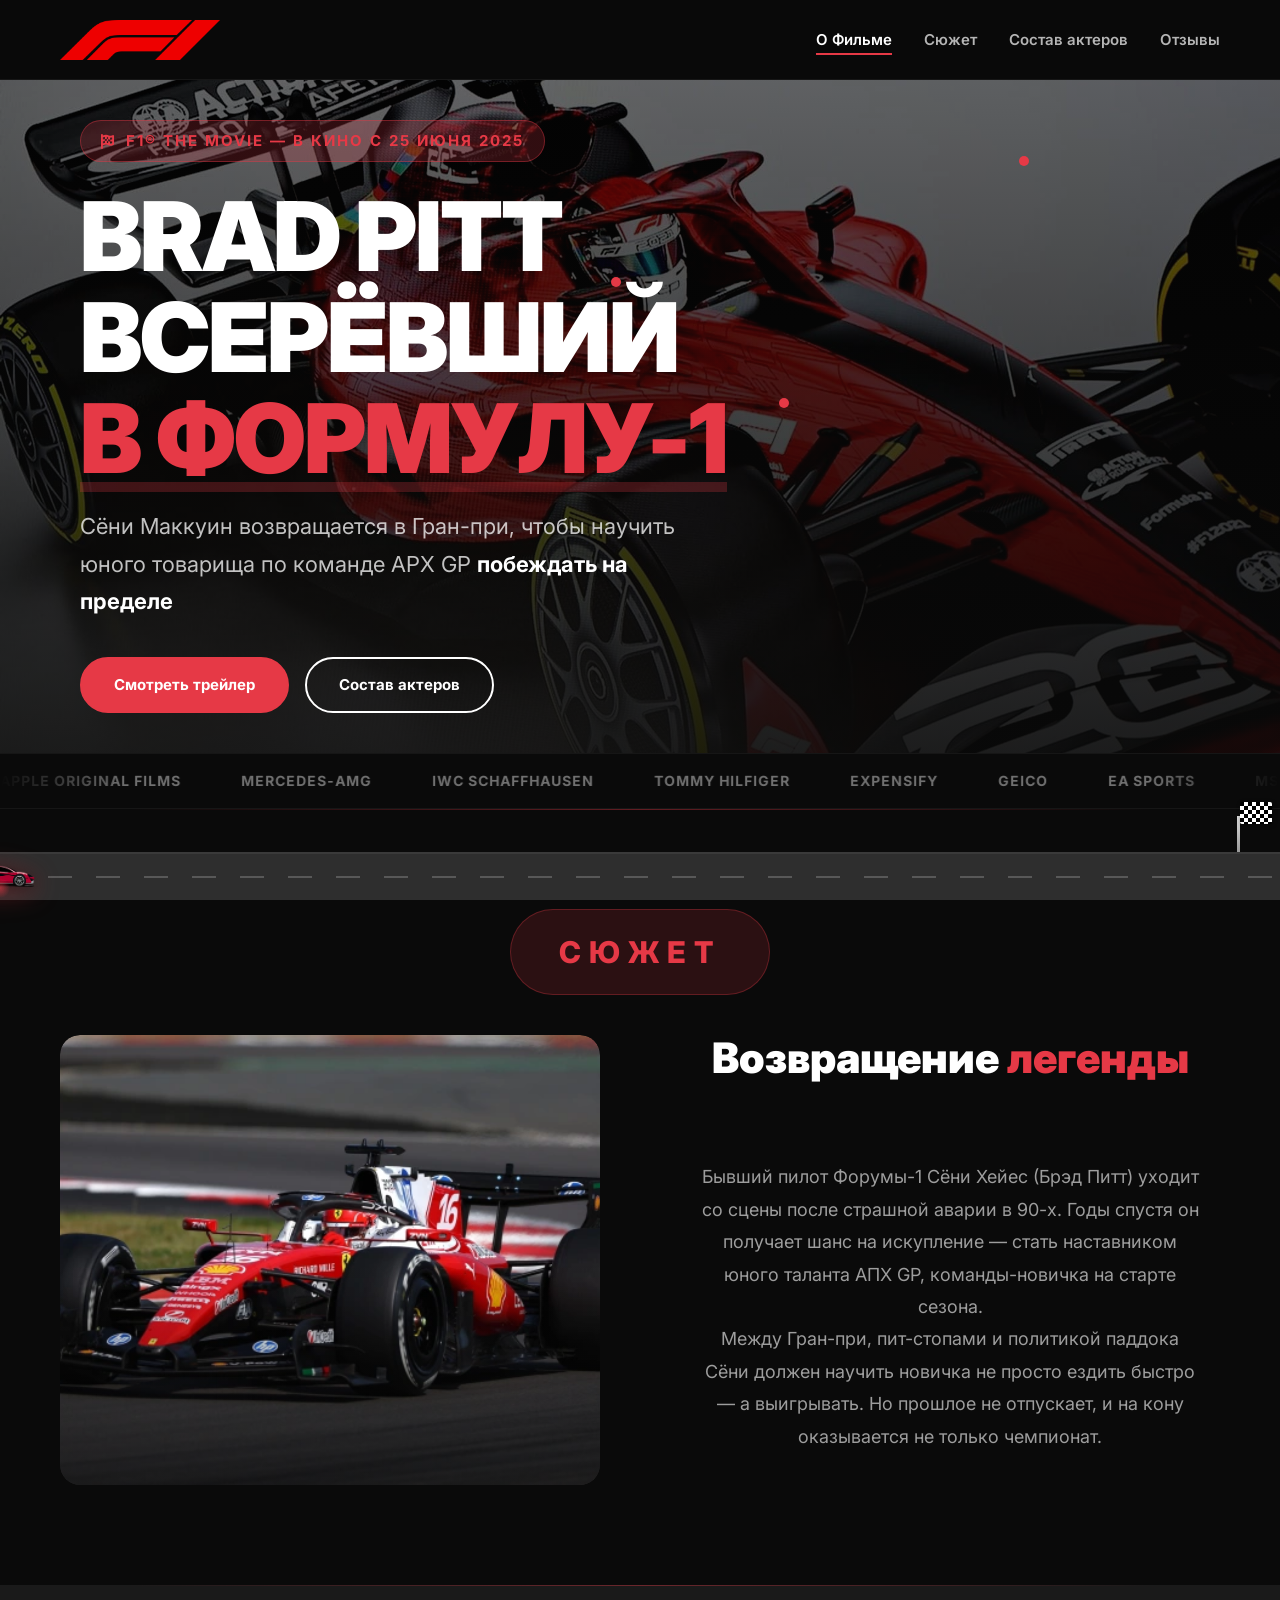
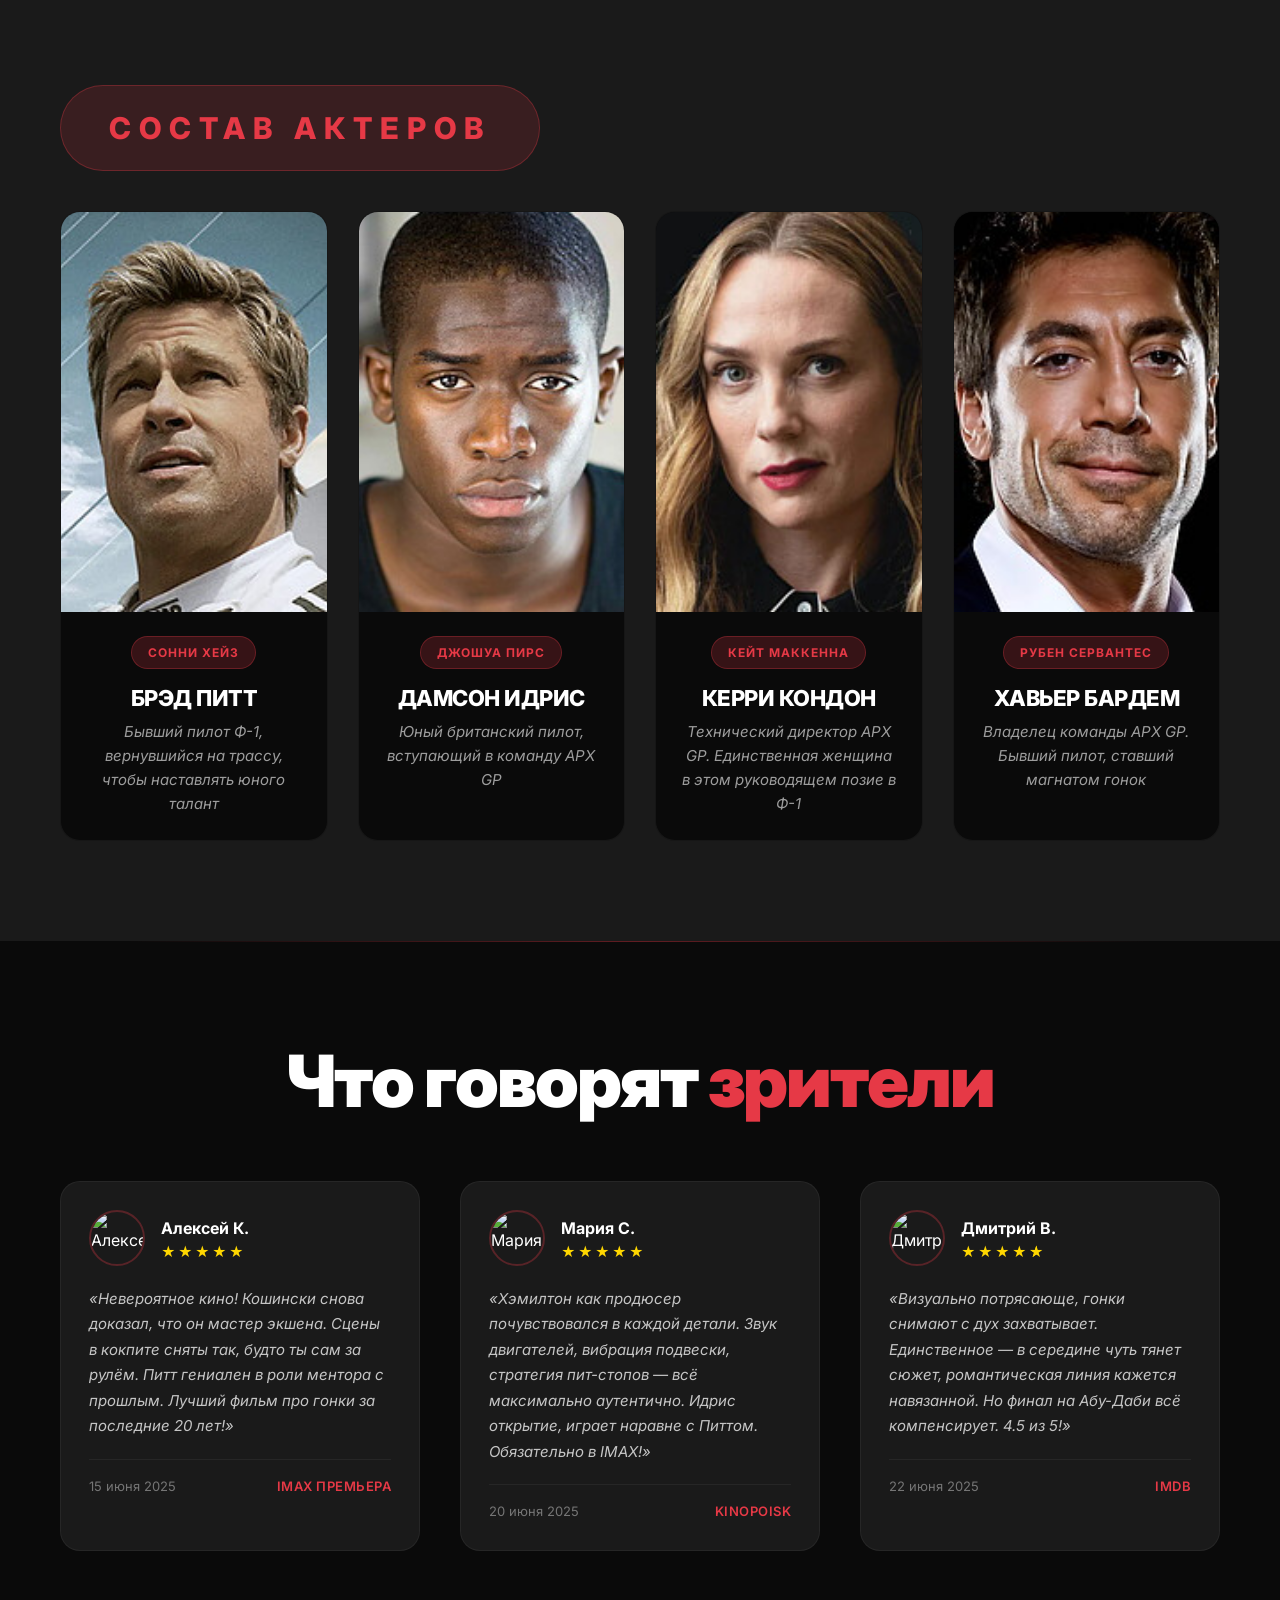
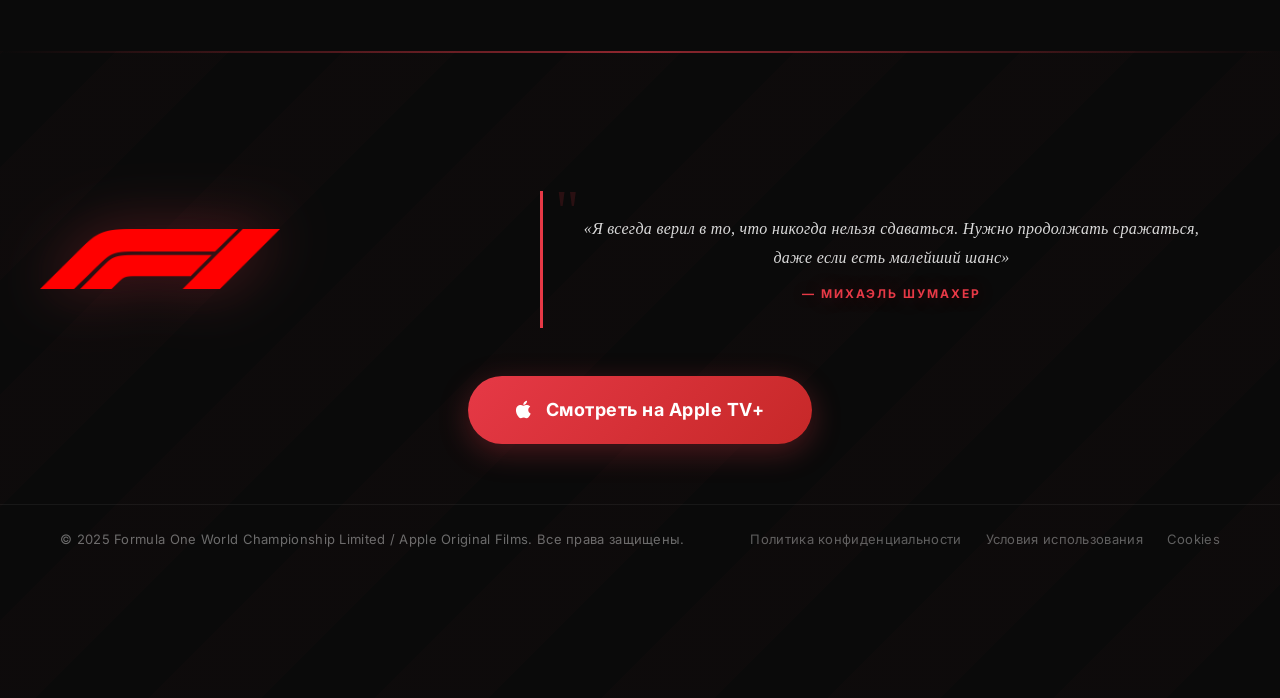
==== commit 9d5809b8: "Optimize hero image: resize, compress, add mobile srcset" ====
--- a/index.html
+++ b/index.html
@@ -52,7 +52,10 @@
     ======================================== -->
     <section class="hero" id="about">
         <div class="hero__bg">
-            <img src="imgs/car2.jpg" alt="F1 Movie Car" class="hero__bg-img" />
+            <img src="imgs/car2.jpg"
+                 srcset="imgs/car2-mobile.jpg 768w, imgs/car2.jpg 1920w"
+                 sizes="100vw"
+                 alt="F1 Movie Car" class="hero__bg-img" />
             <div class="hero__overlay"></div>
         </div>
         
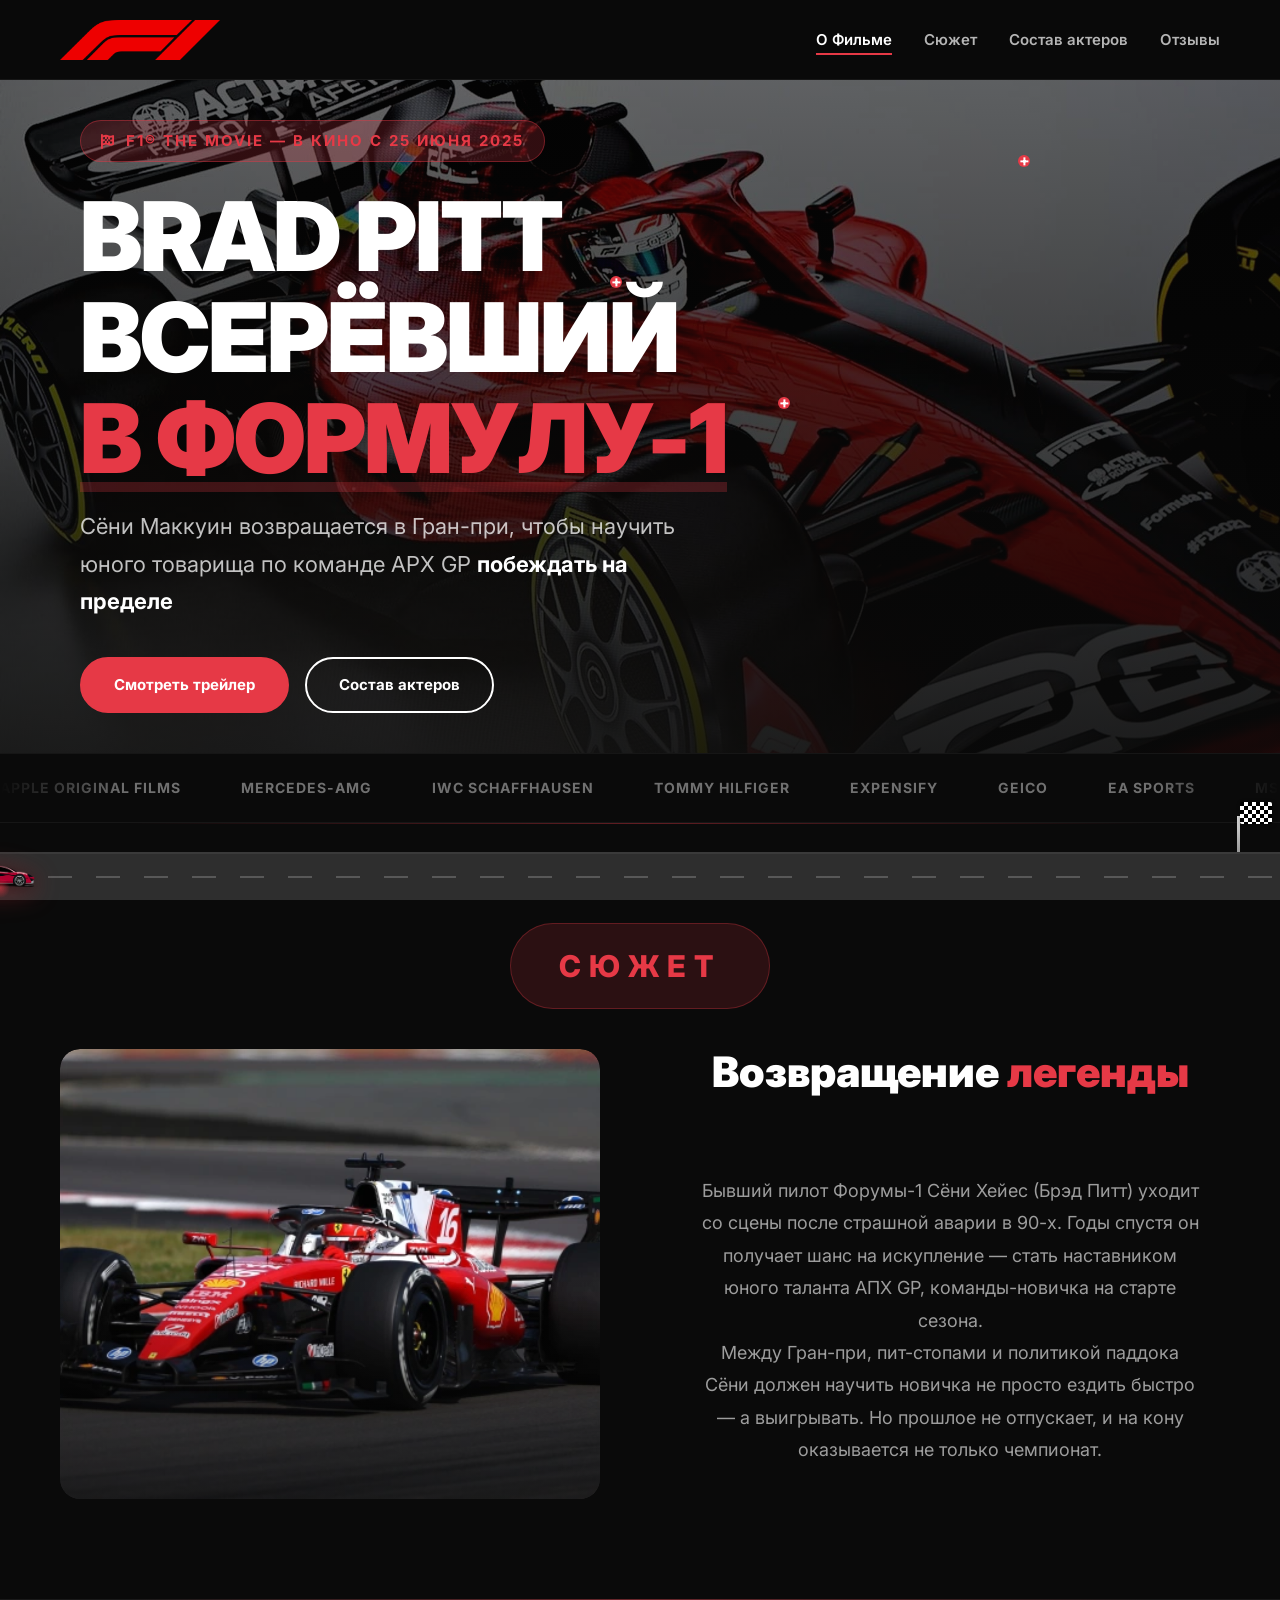
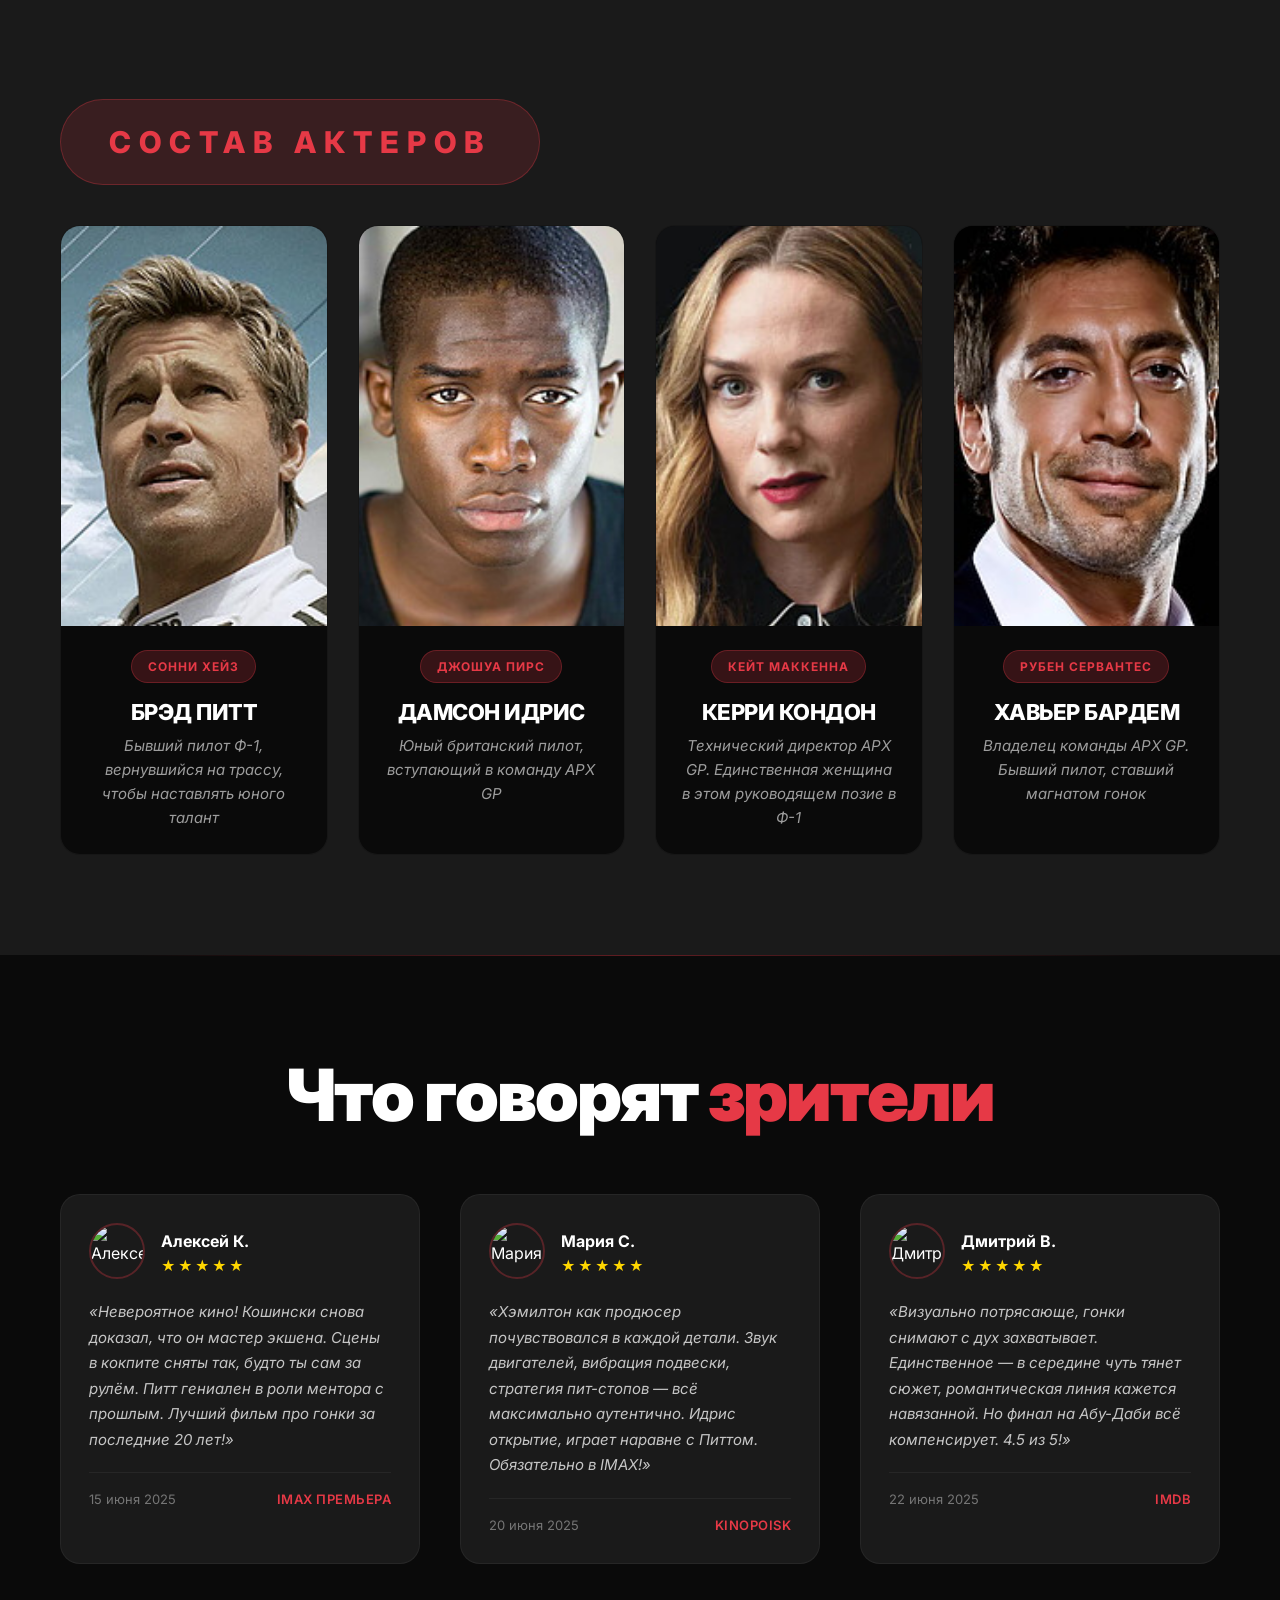
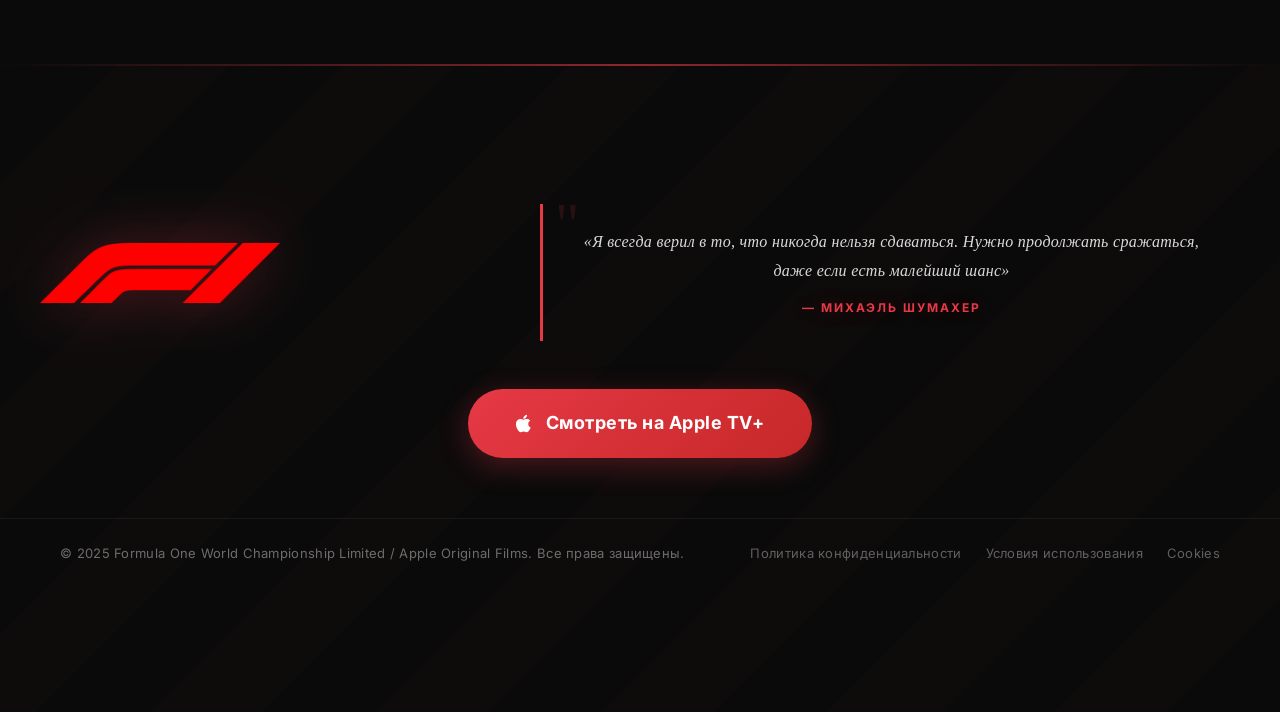
==== commit 85729816: "Hotspot click panel: slide-in panel with close button" ====
--- a/index.html
+++ b/index.html
@@ -91,6 +91,17 @@
                 <div class="car-hotspot" data-part="rear-wing" style="top: 12%; left: 82%;" data-title="Заднее крыло + DRS" data-desc="Двухплановое крыло с системой DRS (Drag Reduction System). При открывании верхний плашме улучшается сопротивление — +25 км/ч на прямой. Mercedes AMG — технический партнёр."></div>
             </div>
 
+            <!-- Всплывающее окно Hotspot -->
+            <div class="hotspot-panel" id="hotspotPanel">
+                <button class="hotspot-panel__close" id="hotspotClose">
+                    <i class="fas fa-times"></i>
+                </button>
+                <div class="hotspot-panel__body">
+                    <h3 class="hotspot-panel__title" id="hotspotTitle"></h3>
+                    <p class="hotspot-panel__desc" id="hotspotDesc"></p>
+                </div>
+            </div>
+
         </div>
     </section>
 
--- a/style.css
+++ b/style.css
@@ -379,8 +379,8 @@
 
 .car-hotspot {
     position: absolute;
-    width: 40px;
-    height: 40px;
+    width: 44px;
+    height: 44px;
     transform: translate(-50%, -50%);
     cursor: pointer;
     z-index: 10;
@@ -391,8 +391,8 @@
     position: absolute;
     top: 50%;
     left: 50%;
-    width: 10px;
-    height: 10px;
+    width: 12px;
+    height: 12px;
     background: var(--red);
     border-radius: 50%;
     transform: translate(-50%, -50%);
@@ -400,6 +400,18 @@
     box-shadow: 0 0 0 0 rgba(230, 57, 70, 0.6);
 }
 
+.car-hotspot::after {
+    content: '+';
+    position: absolute;
+    top: 50%;
+    left: 50%;
+    transform: translate(-50%, -50%);
+    color: #fff;
+    font-size: 16px;
+    font-weight: 700;
+    z-index: 2;
+}
+
 @keyframes hotspot-pulse {
     0% {
         transform: translate(-50%, -50%) scale(1);
@@ -415,32 +427,92 @@
     }
 }
 
-.car-hotspot:hover::before {
+.car-hotspot.active::before {
     animation: none;
     transform: translate(-50%, -50%) scale(1.5);
     box-shadow: 0 0 20px rgba(230, 57, 70, 0.8);
 }
 
-/* Hero content hover state */
-.hero__content--hovered .hero__title {
-    font-size: clamp(36px, 6vw, 64px);
-    line-height: 1.15;
-}
-
-.hero__content--hovered .hero__title .highlight {
+/* Hotspot Info Panel */
+.hotspot-panel {
+    position: absolute;
+    right: 0;
+    top: 50%;
+    transform: translateY(-50%) translateX(120%);
+    width: 360px;
+    max-width: 90vw;
+    background: rgba(10, 10, 10, 0.95);
+    border: 1px solid rgba(230, 57, 70, 0.3);
+    border-radius: 16px;
+    padding: 28px 24px 24px;
+    z-index: 20;
+    backdrop-filter: blur(12px);
+    transition: transform 0.4s cubic-bezier(0.22, 1, 0.36, 1);
+    box-shadow: 0 20px 60px rgba(0, 0, 0, 0.6);
+}
+
+.hotspot-panel.open {
+    transform: translateY(-50%) translateX(0);
+}
+
+.hotspot-panel__close {
+    position: absolute;
+    top: 10px;
+    left: 10px;
+    width: 32px;
+    height: 32px;
+    border: none;
+    background: rgba(255, 255, 255, 0.08);
+    color: rgba(255, 255, 255, 0.6);
+    border-radius: 50%;
+    cursor: pointer;
+    display: flex;
+    align-items: center;
+    justify-content: center;
+    transition: all 0.3s ease;
+    font-size: 14px;
+}
+
+.hotspot-panel__close:hover {
+    background: var(--red);
+    color: #fff;
+}
+
+.hotspot-panel__body {
+    padding-left: 4px;
+}
+
+.hotspot-panel__title {
+    font-size: 16px;
+    font-weight: 700;
     color: var(--red);
-}
-
-.hero__content--hovered .hero__title .highlight::after {
-    display: block;
-    opacity: 0.25;
-}
-
-.hero__content--hovered .hero__text {
-    font-size: clamp(16px, 2vw, 20px);
-    color: rgba(255, 255, 255, 0.85);
-    max-width: 700px;
-    margin-bottom: 0;
+    margin: 0 0 12px;
+    letter-spacing: 0.5px;
+    text-transform: uppercase;
+}
+
+.hotspot-panel__desc {
+    font-size: 14px;
+    line-height: 1.7;
+    color: rgba(255, 255, 255, 0.8);
+    margin: 0;
+}
+
+/* Mobile hotspot panel */
+@media (max-width: 768px) {
+    .hotspot-panel {
+        right: 50%;
+        top: auto;
+        bottom: 10px;
+        transform: translateX(50%) translateY(120%);
+        width: calc(100% - 20px);
+        max-width: none;
+        padding: 24px 20px 20px;
+    }
+
+    .hotspot-panel.open {
+        transform: translateX(50%) translateY(0);
+    }
 }
 
 /* ========================================
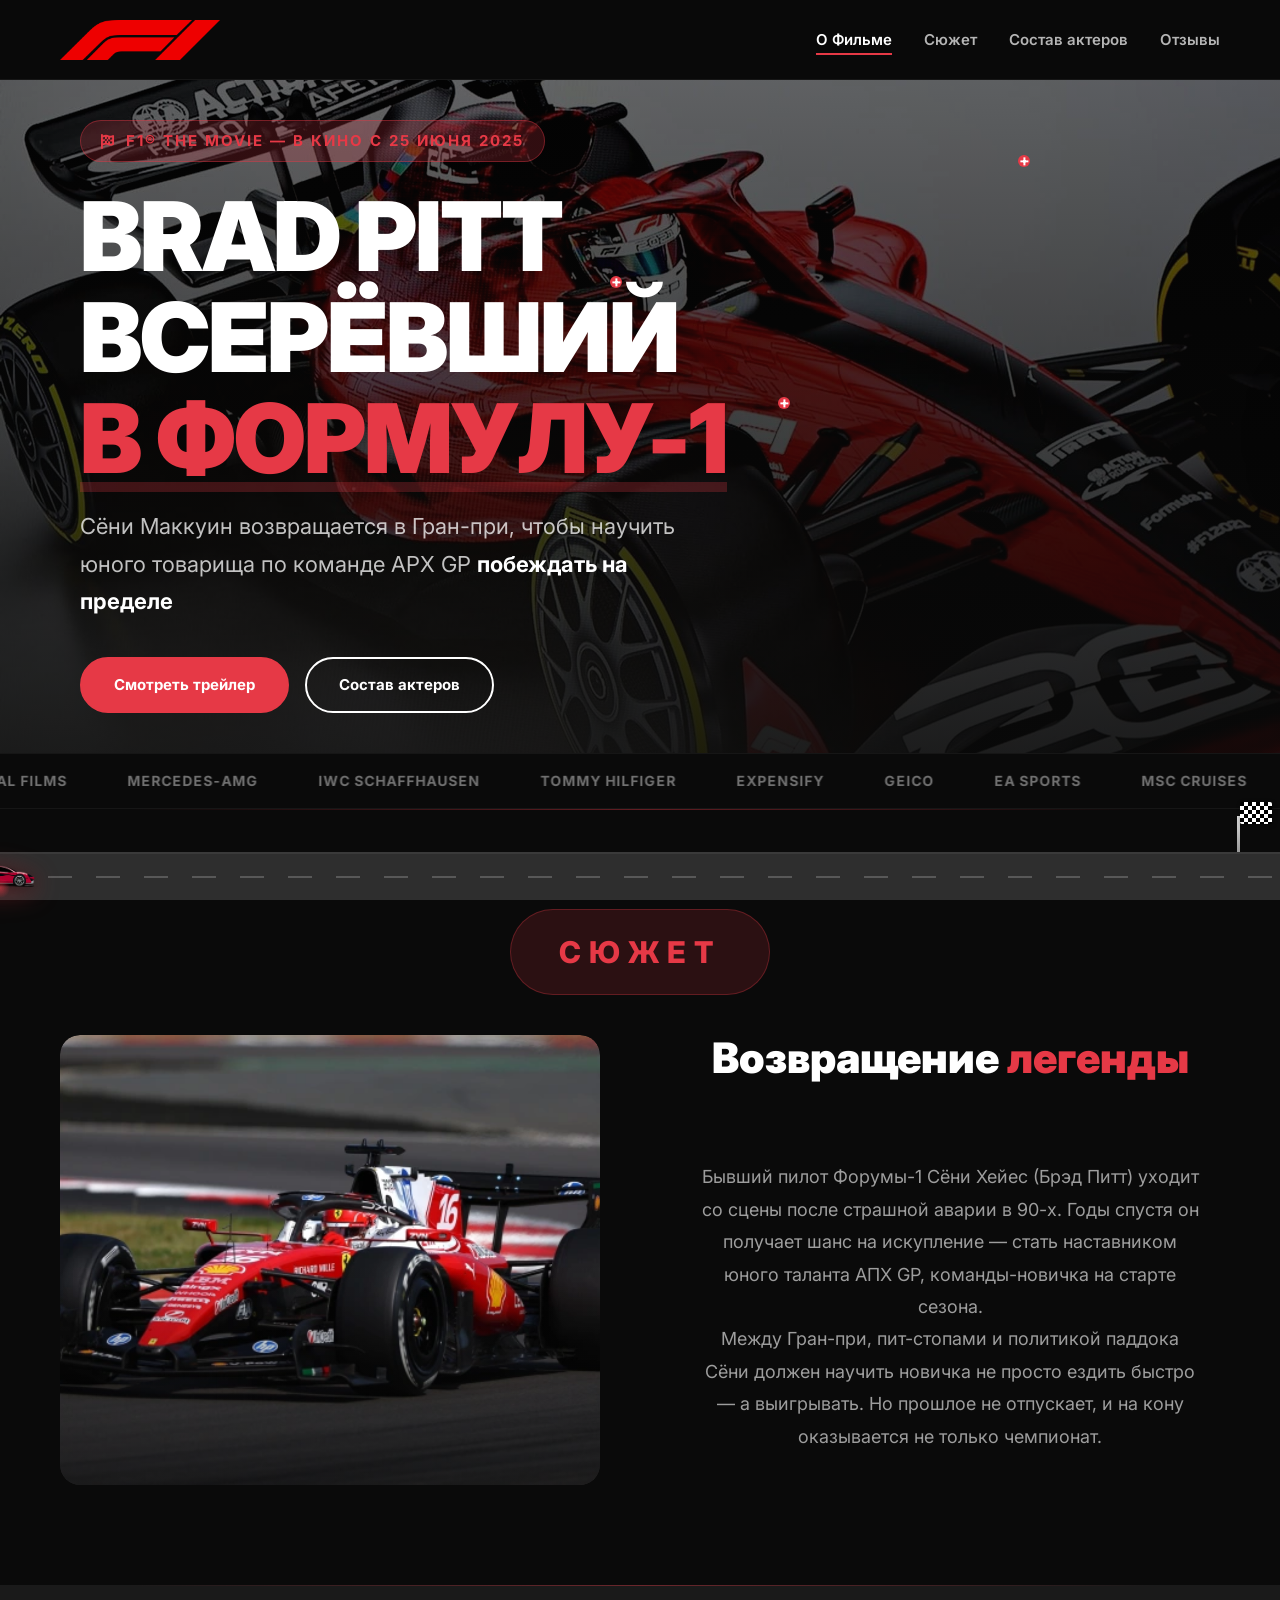
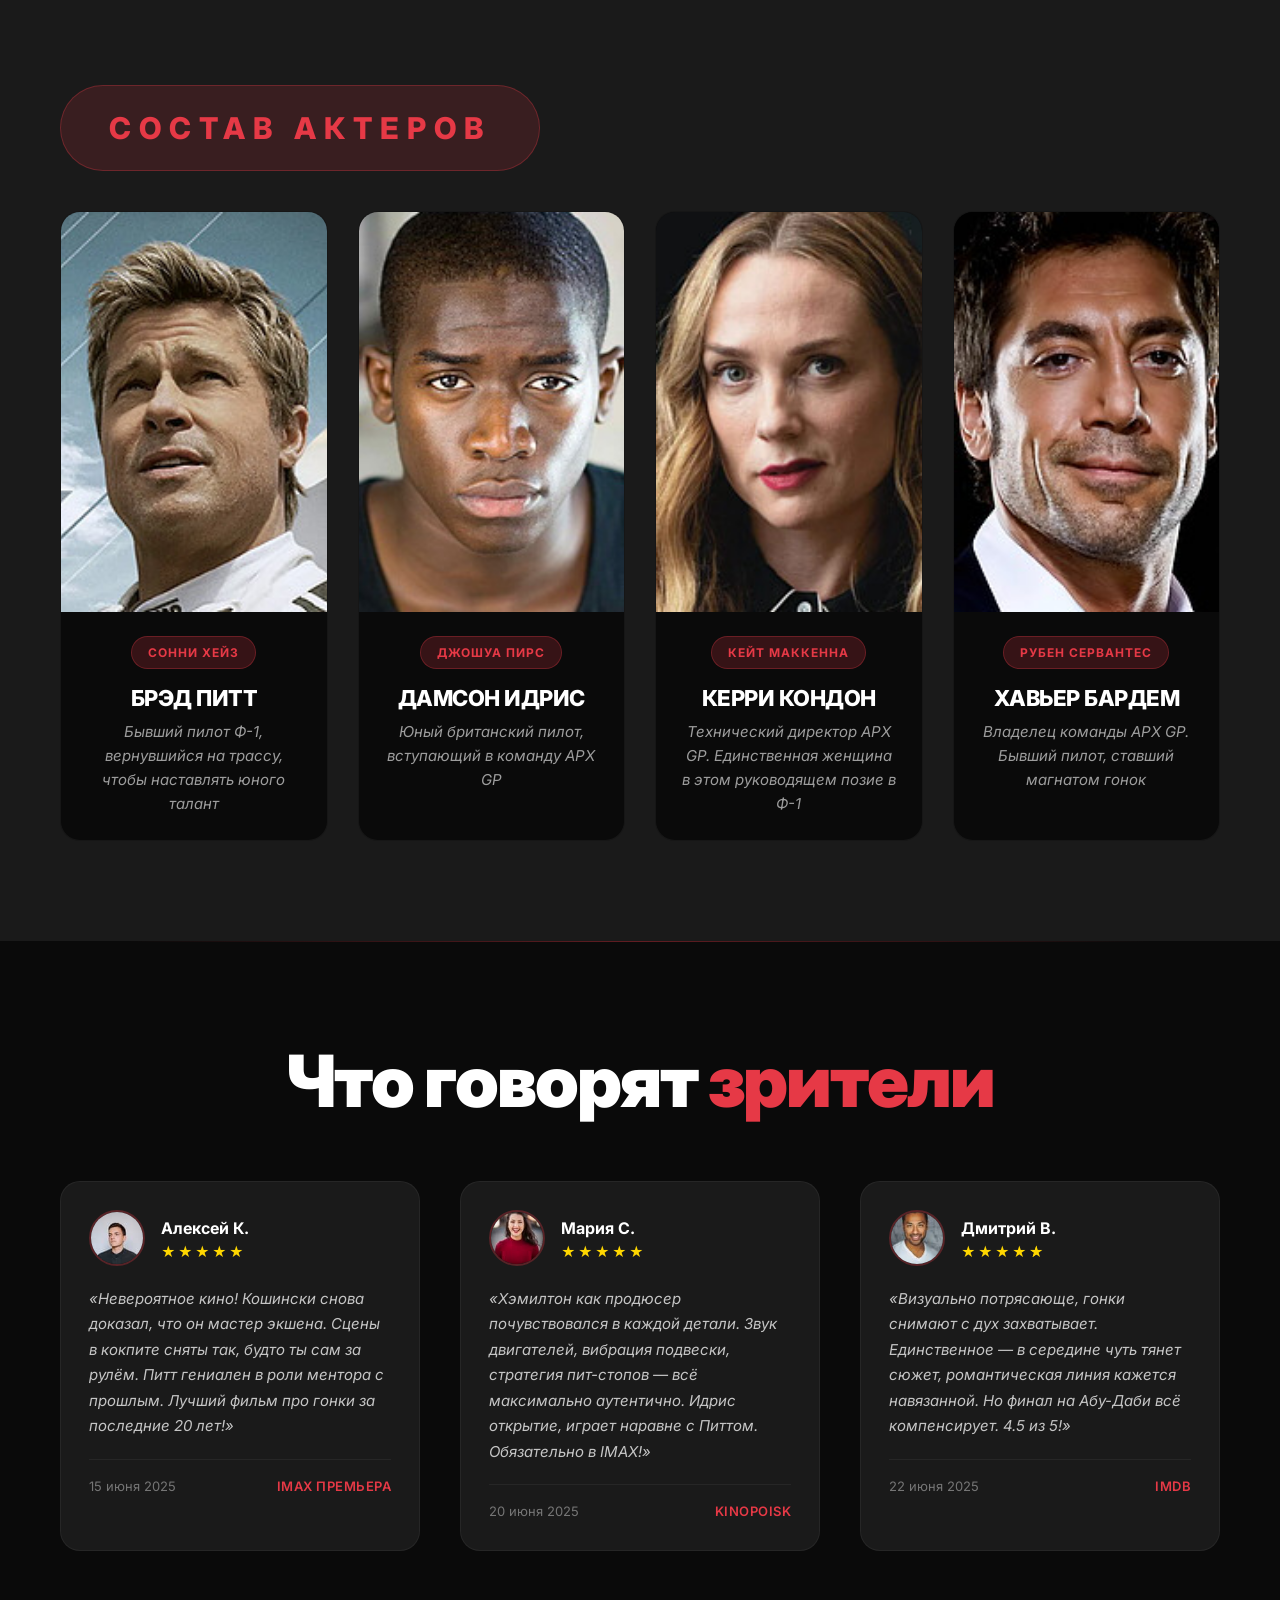
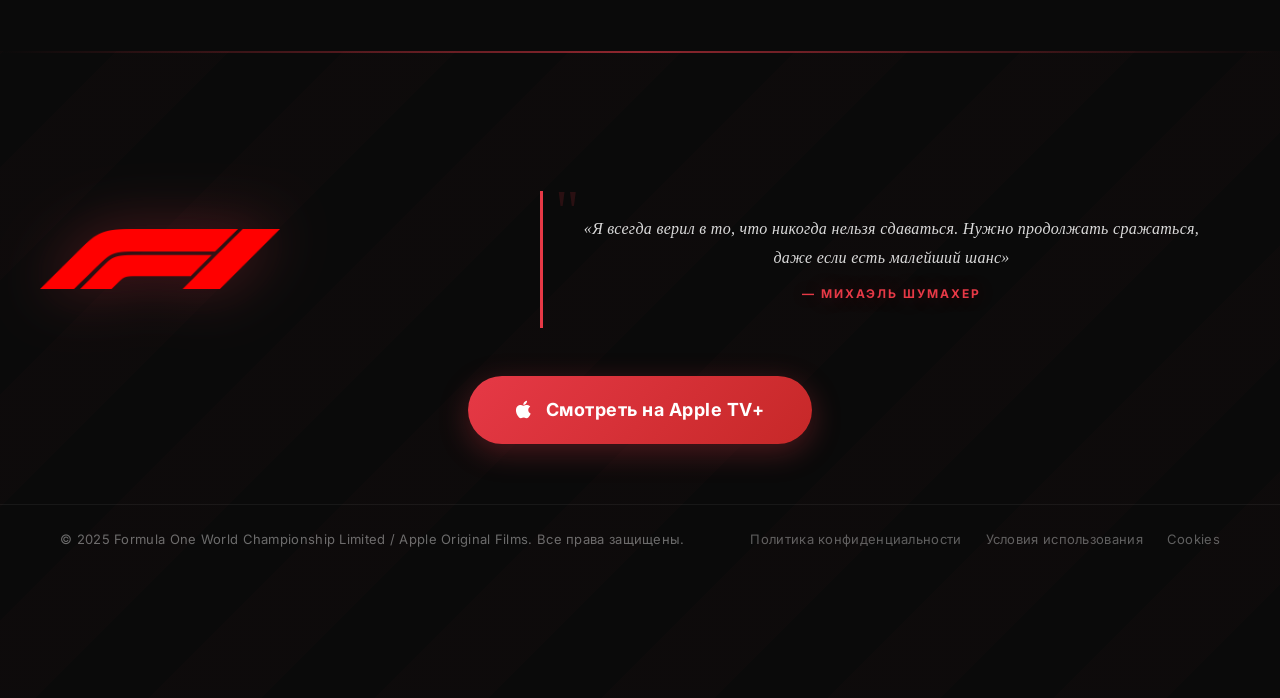
==== commit a4719e50: "Replace remote Unsplash avatars with local optimized images" ====
--- a/index.html
+++ b/index.html
@@ -207,7 +207,7 @@
                     <div class="review-card__header">
                         <div class="review-card__author">
                             <div class="review-card__avatar">
-                                <img src="https://images.unsplash.com/photo-1535713875002-d1d0cf377fde?w=100&auto=format" alt="Алексей К." />
+                                <img src="imgs/avatar1.jpg" alt="Алексей К." />
                             </div>
                             <div class="review-card__info">
                                 <h4 class="review-card__name">Алексей К.</h4>
@@ -235,7 +235,7 @@
                     <div class="review-card__header">
                         <div class="review-card__author">
                             <div class="review-card__avatar">
-                                <img src="https://images.unsplash.com/photo-1494790108377-be9c29b29330?w=100&auto=format" alt="Мария С." />
+                                <img src="imgs/avatar2.jpg" alt="Мария С." />
                             </div>
                             <div class="review-card__info">
                                 <h4 class="review-card__name">Мария С.</h4>
@@ -263,7 +263,7 @@
                     <div class="review-card__header">
                         <div class="review-card__author">
                             <div class="review-card__avatar">
-                                <img src="https://images.unsplash.com/photo-1507003211169-0a1dd7228f2d?w=100&auto=format" alt="Дмитрий В." />
+                                <img src="imgs/avatar3.jpg" alt="Дмитрий В." />
                             </div>
                             <div class="review-card__info">
                                 <h4 class="review-card__name">Дмитрий В.</h4>
--- a/style.css
+++ b/style.css
@@ -253,6 +253,67 @@
     background: var(--white);
     border-radius: 2px;
     transition: 0.3s ease;
+}
+
+/* Mobile nav */
+@media (max-width: 768px) {
+    .burger {
+        display: flex;
+    }
+
+    .nav {
+        position: fixed;
+        top: 0;
+        right: -100%;
+        width: 280px;
+        height: 100vh;
+        background: rgba(10, 10, 10, 0.98);
+        backdrop-filter: blur(16px);
+        padding: 100px 40px 40px;
+        transition: right 0.4s cubic-bezier(0.22, 1, 0.36, 1);
+        z-index: 1000;
+        border-left: 1px solid rgba(230, 57, 70, 0.15);
+    }
+
+    .nav.active {
+        right: 0;
+    }
+
+    .nav__list {
+        flex-direction: column;
+        gap: 8px;
+    }
+
+    .nav__list a {
+        display: block;
+        padding: 14px 20px;
+        font-size: 16px;
+        border-radius: 12px;
+        transition: all 0.3s ease;
+    }
+
+    .nav__list a:hover,
+    .nav__list a.active {
+        background: rgba(230, 57, 70, 0.1);
+        color: var(--red);
+    }
+
+    .nav__list a::after {
+        display: none;
+    }
+
+    /* Burger animation */
+    .burger.active span:nth-child(1) {
+        transform: rotate(45deg) translate(5px, 5px);
+    }
+
+    .burger.active span:nth-child(2) {
+        opacity: 0;
+    }
+
+    .burger.active span:nth-child(3) {
+        transform: rotate(-45deg) translate(5px, -5px);
+    }
 }
 
 /* ========================================
@@ -433,6 +494,36 @@
     box-shadow: 0 0 20px rgba(230, 57, 70, 0.8);
 }
 
+@media (max-width: 768px) {
+    .car-hotspot {
+        width: 36px;
+        height: 36px;
+    }
+
+    .car-hotspot::before {
+        width: 10px;
+        height: 10px;
+    }
+
+    .car-hotspot[data-part="halo"] {
+        top: 28% !important;
+        right: 8% !important;
+        left: auto !important;
+    }
+
+    .car-hotspot[data-part="engine"] {
+        top: 48% !important;
+        right: 4% !important;
+        left: auto !important;
+    }
+
+    .car-hotspot[data-part="rear-wing"] {
+        top: 14% !important;
+        right: 0% !important;
+        left: auto !important;
+    }
+}
+
 /* Hotspot Info Panel */
 .hotspot-panel {
     position: absolute;
@@ -458,7 +549,7 @@
 .hotspot-panel__close {
     position: absolute;
     top: 10px;
-    left: 10px;
+    right: 10px;
     width: 32px;
     height: 32px;
     border: none;
@@ -530,8 +621,6 @@
 
 .sponsors-track {
     overflow: hidden;
-    mask-image: linear-gradient(90deg, transparent, white 10%, white 90%, transparent);
-    -webkit-mask-image: linear-gradient(90deg, transparent, white 10%, white 90%, transparent);
 }
 
 .sponsors-list {
@@ -539,17 +628,11 @@
     gap: 60px;
     align-items: center;
     white-space: nowrap;
-    animation: scroll-sponsors 30s linear infinite;
     will-change: transform;
 }
 
-.sponsors-track:hover .sponsors-list {
+.sponsors-track.paused .sponsors-list {
     animation-play-state: paused;
-}
-
-@keyframes scroll-sponsors {
-    0% { transform: translateX(0); }
-    100% { transform: translateX(-50%); }
 }
 
 .sponsor-item {
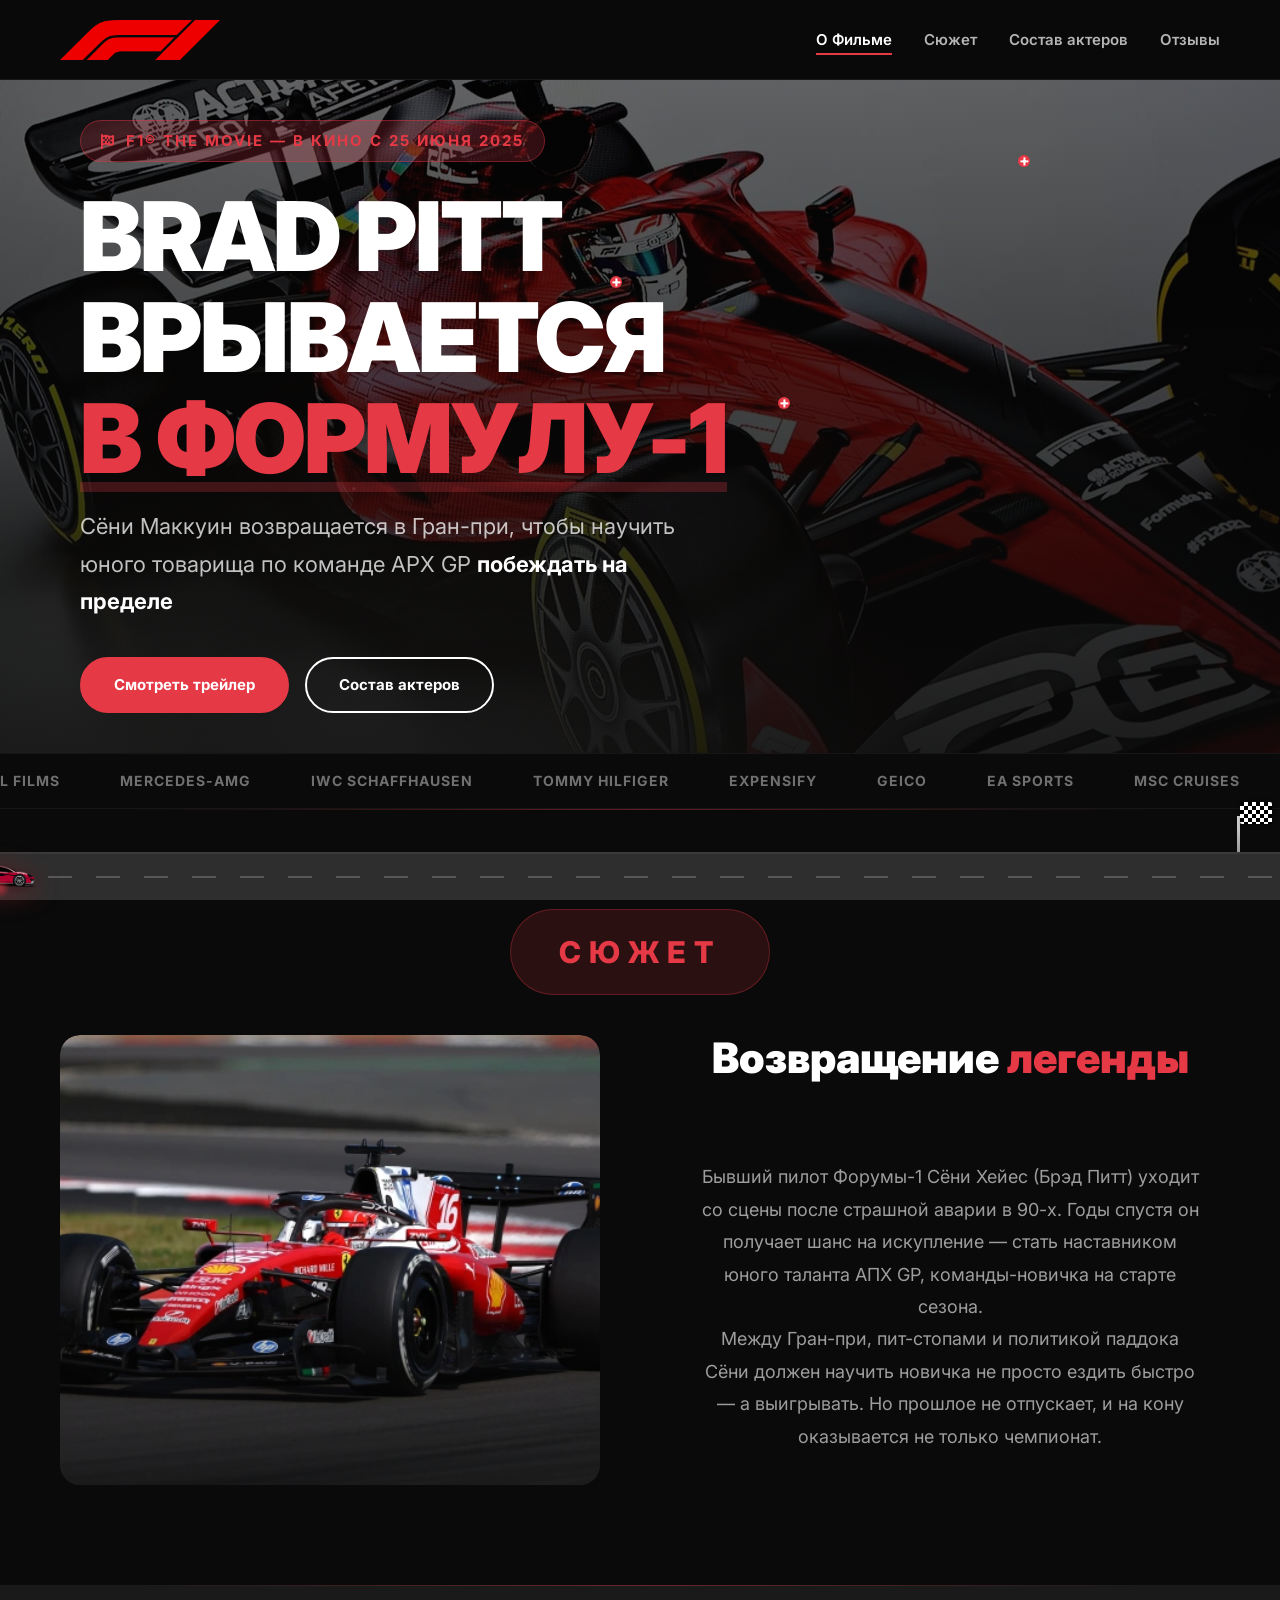
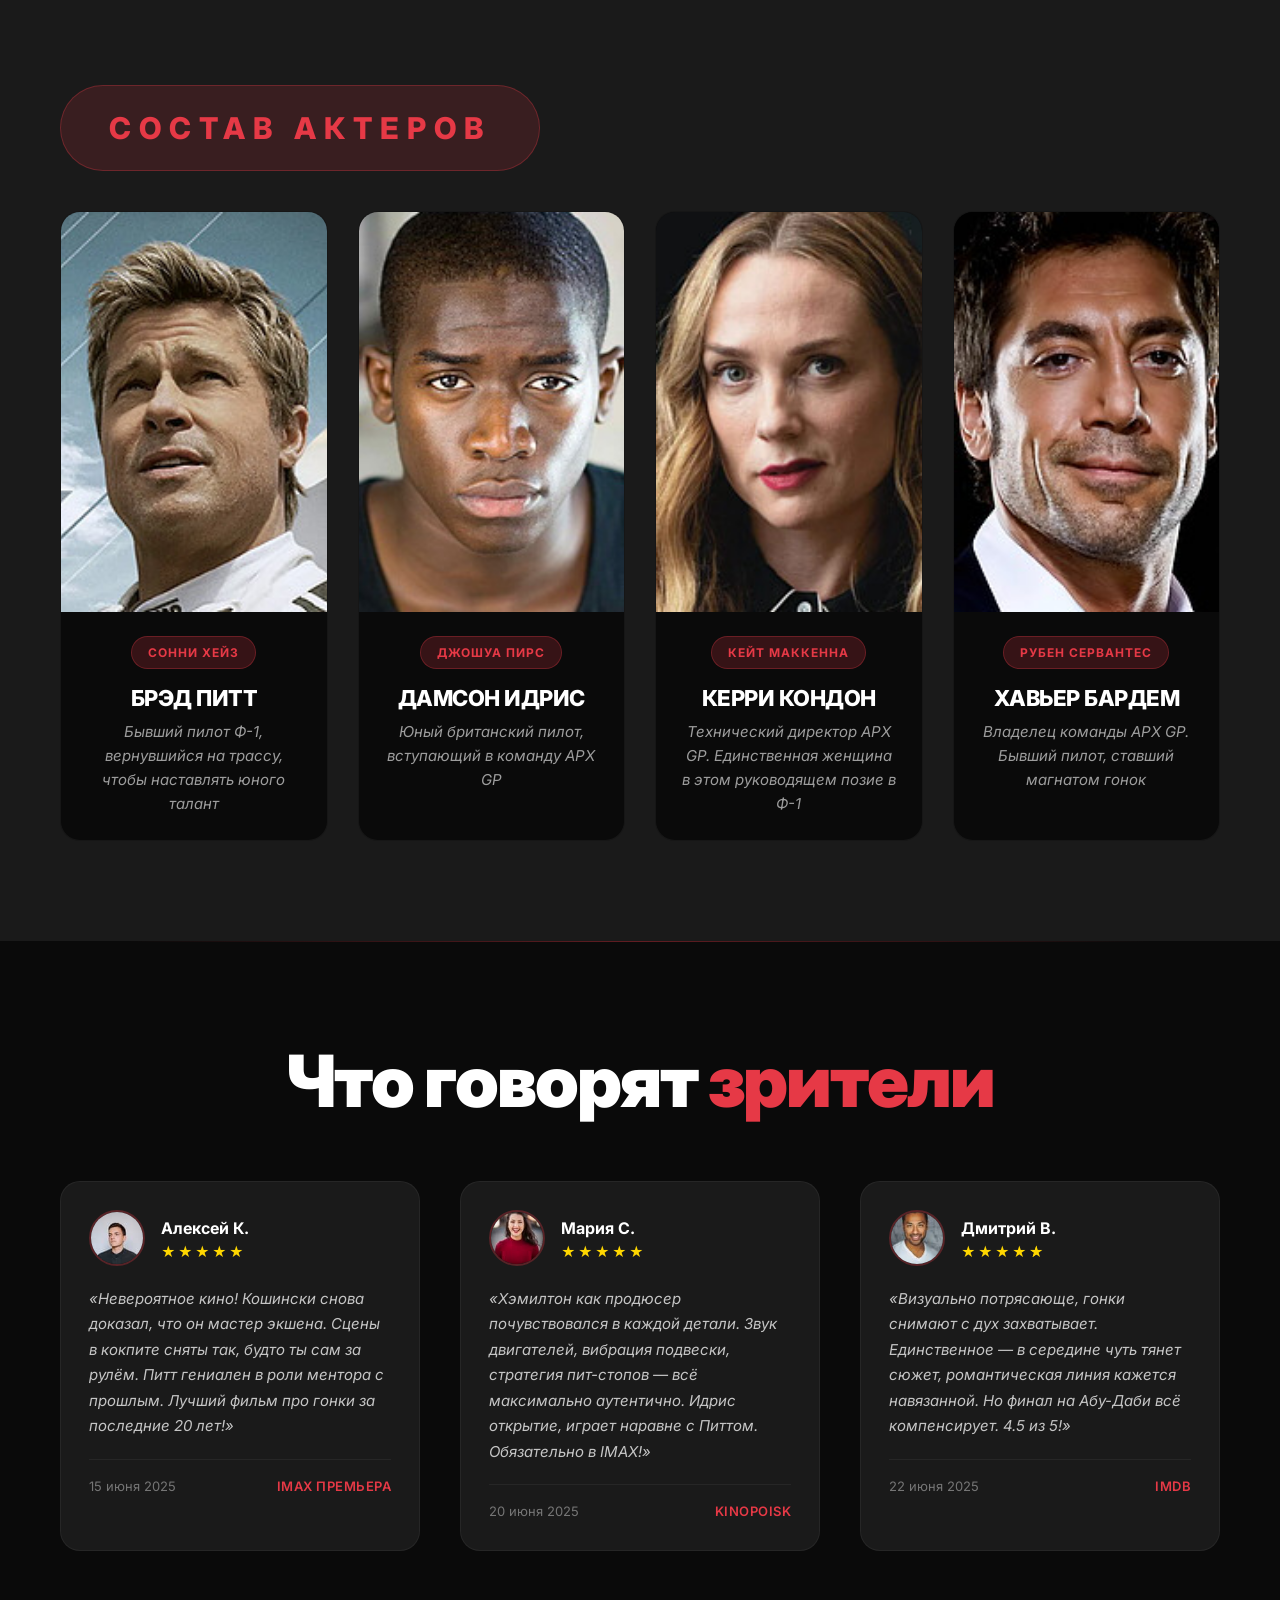
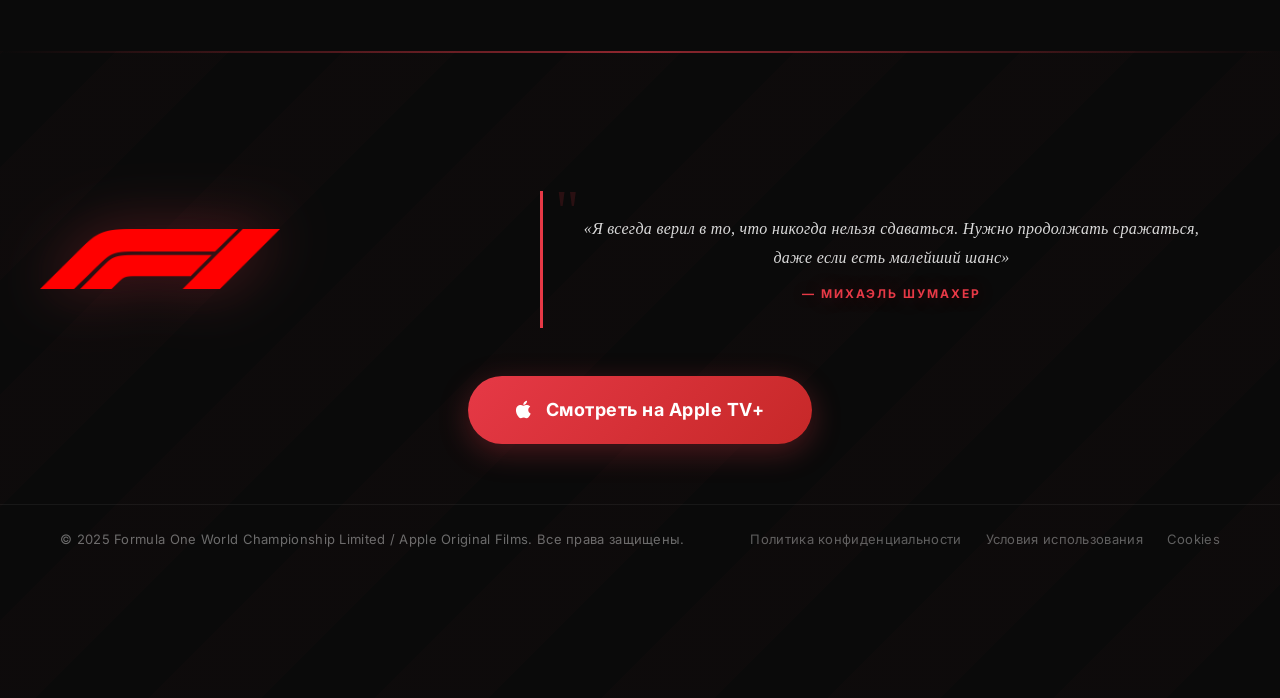
==== commit 3e750d3b: "Fix hero title: ВСЕРЁВШИЙ -> ВРЫВАЕТСЯ for clarity" ====
--- a/index.html
+++ b/index.html
@@ -69,7 +69,7 @@
 
                 <h1 class="hero__title">
                     BRAD PITT <br />
-                    <span>ВСЕРЁВШИЙ</span> <br />
+                    <span>ВРЫВАЕТСЯ</span> <br />
                     <span class="highlight">В ФОРМУЛУ-1</span>
                 </h1>
 
--- a/style.css
+++ b/style.css
@@ -259,6 +259,14 @@
 @media (max-width: 768px) {
     .burger {
         display: flex;
+        background: rgba(255, 255, 255, 0.15);
+        border: 1px solid rgba(255, 255, 255, 0.2);
+        border-radius: 10px;
+        padding: 10px;
+    }
+
+    .burger span {
+        background: #fff;
     }
 
     .nav {
@@ -337,6 +345,12 @@
     height: 100%;
     object-fit: cover;
     filter: brightness(0.55) contrast(1.1);
+}
+
+@media (max-width: 768px) {
+    .hero__bg img {
+        filter: brightness(0.7) contrast(1.1);
+    }
 }
 
 .hero__bg::after {
@@ -506,19 +520,19 @@
     }
 
     .car-hotspot[data-part="halo"] {
-        top: 28% !important;
+        top: calc(28% + 50px) !important;
         right: 8% !important;
         left: auto !important;
     }
 
     .car-hotspot[data-part="engine"] {
-        top: 48% !important;
+        top: calc(48% + 50px) !important;
         right: 4% !important;
         left: auto !important;
     }
 
     .car-hotspot[data-part="rear-wing"] {
-        top: 14% !important;
+        top: calc(14% + 50px) !important;
         right: 0% !important;
         left: auto !important;
     }
